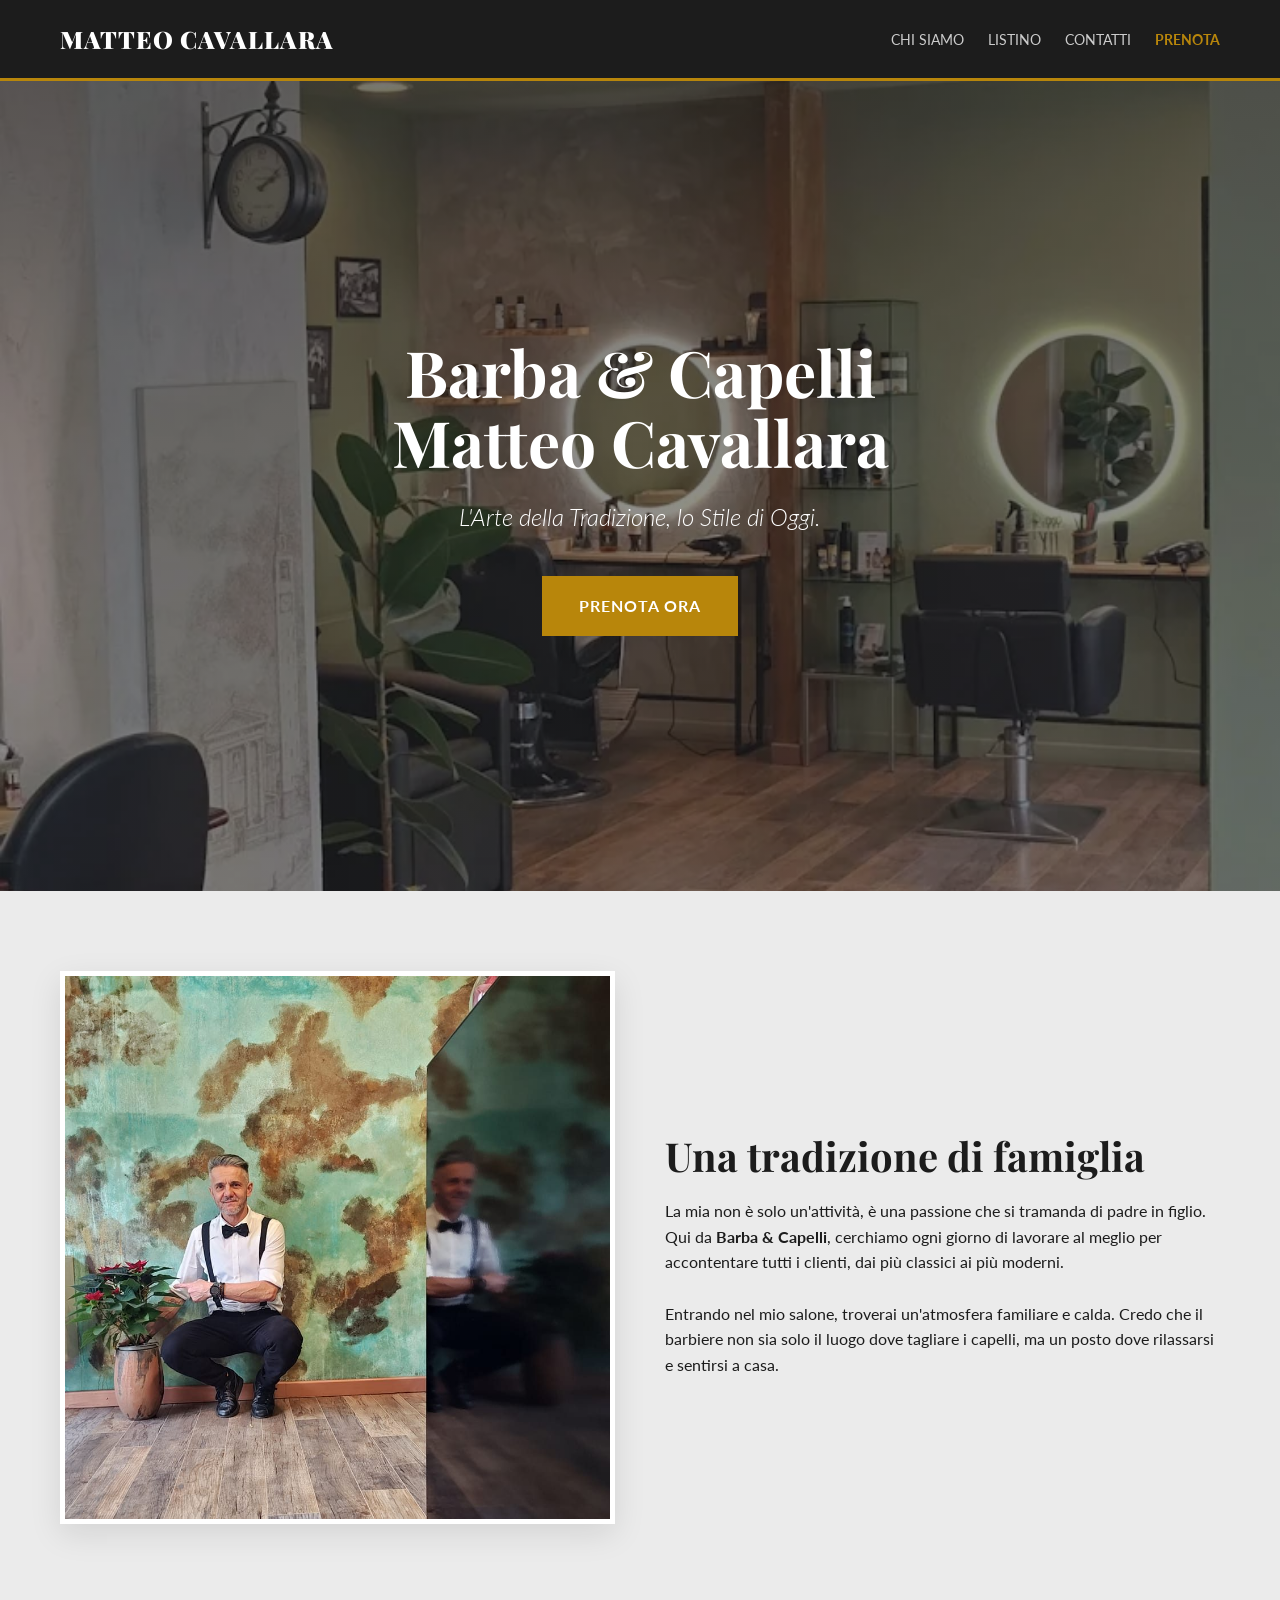
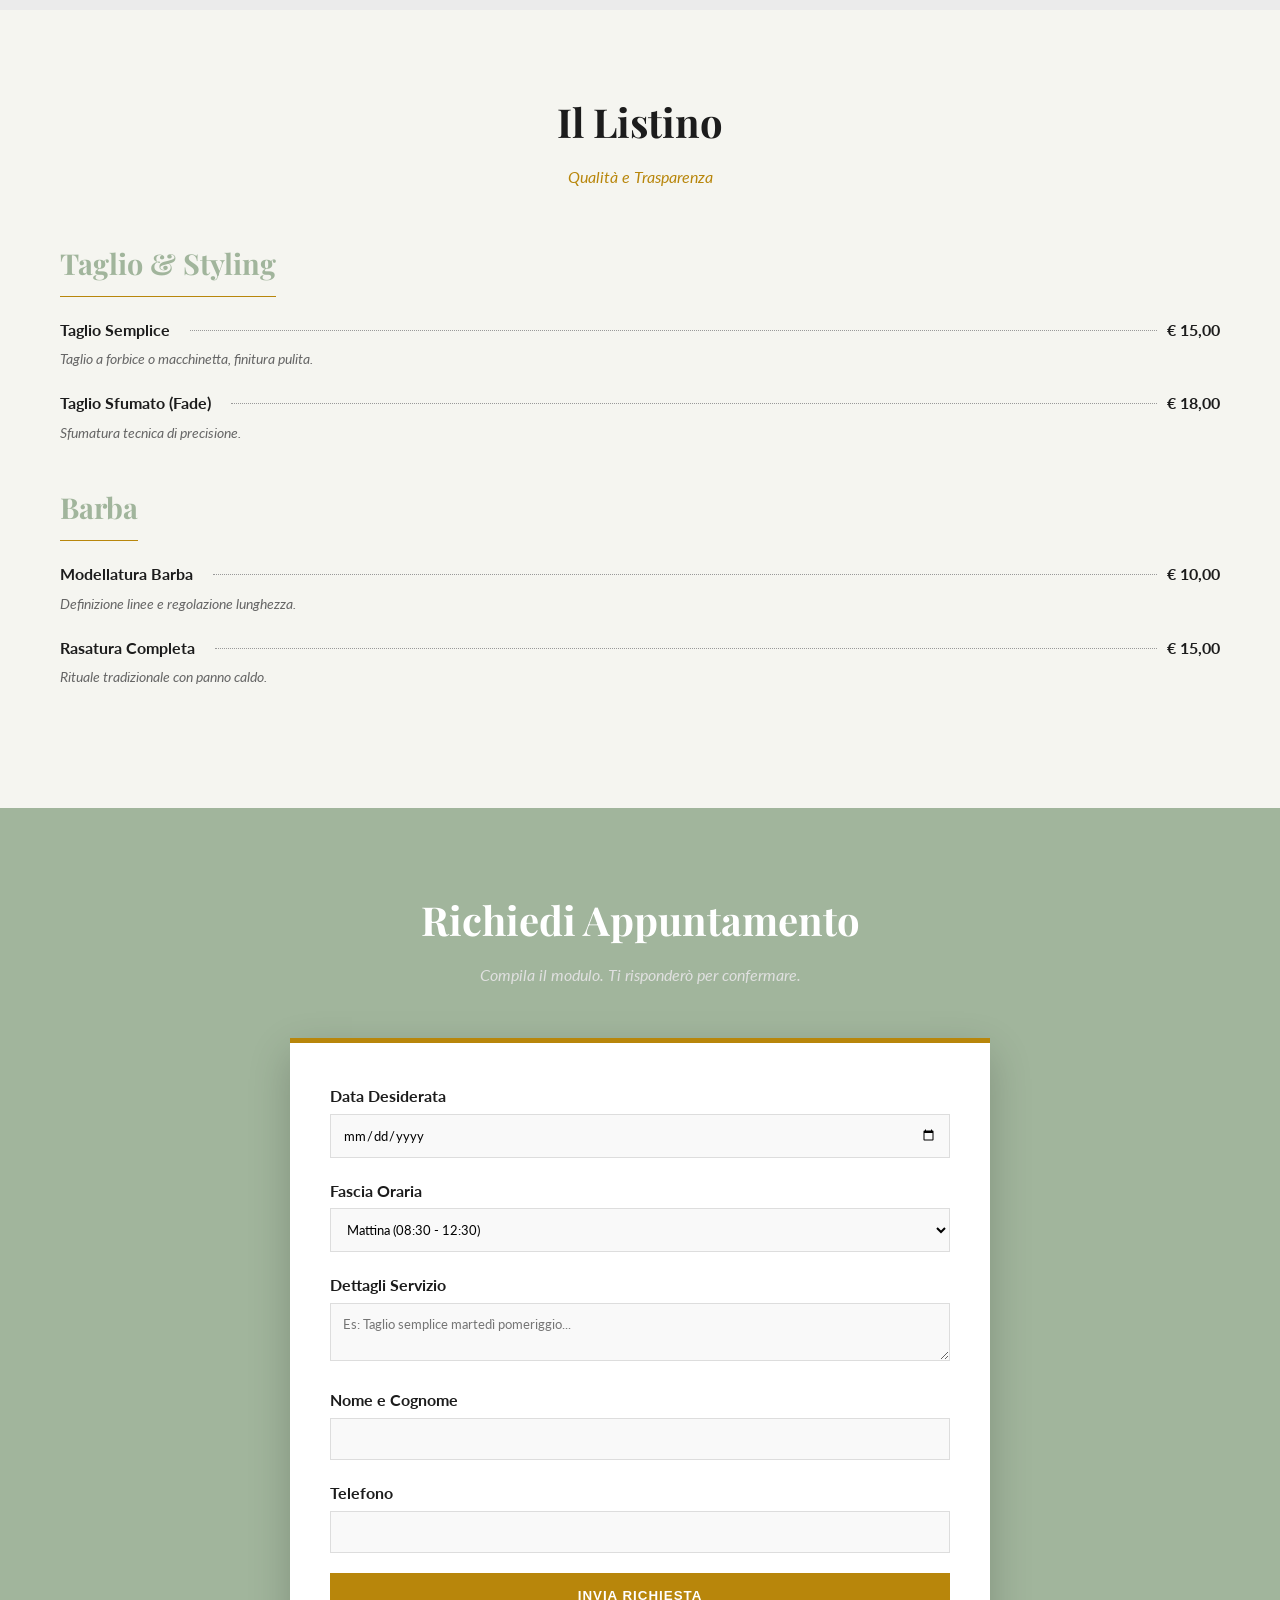
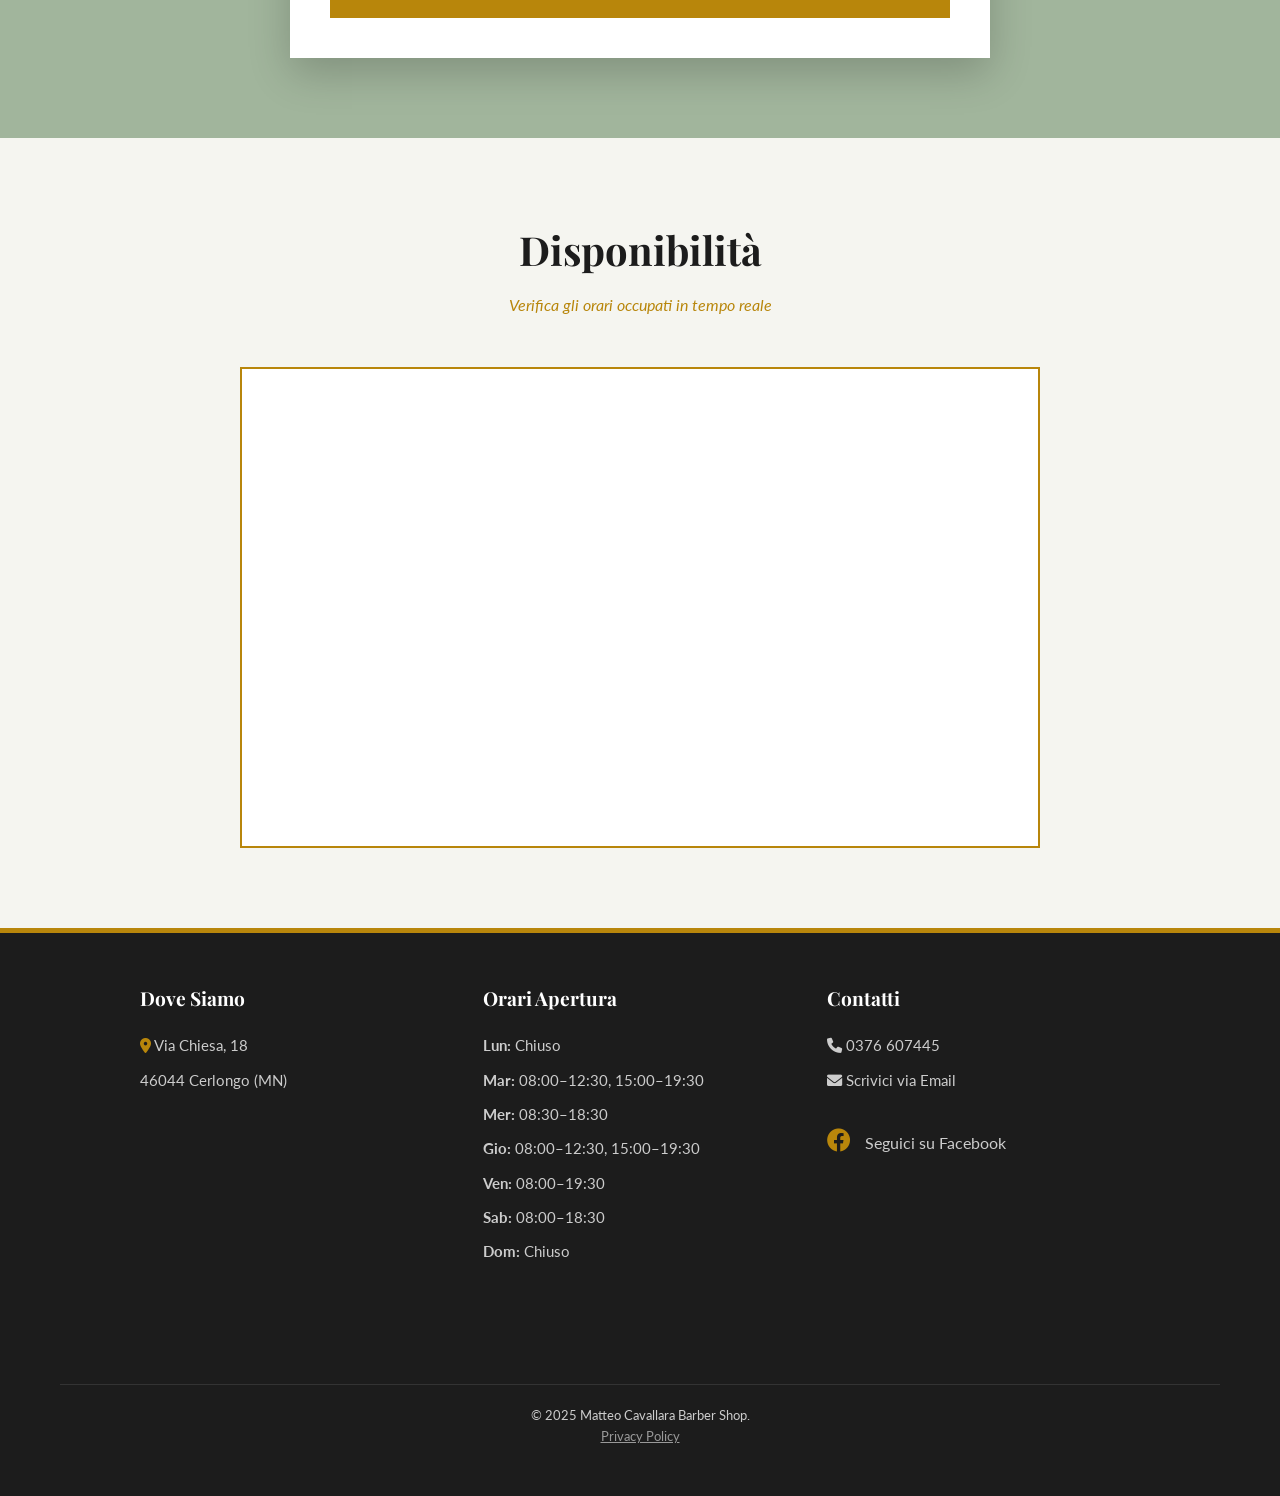
==== index.html @ 54499e22 "Secondo commit" ====
<!DOCTYPE html>
<html lang="it">
<head>
    <meta charset="UTF-8">
    <meta name="viewport" content="width=device-width, initial-scale=1.0">
    <title>Barba & Capelli Matteo Cavallara</title>
    
    <link rel="preconnect" href="https://fonts.googleapis.com">
    <link rel="preconnect" href="https://fonts.gstatic.com" crossorigin>
    <link href="https://fonts.googleapis.com/css2?family=Lato:wght@300;400;700&family=Playfair+Display:wght@400;700;900&display=swap" rel="stylesheet">
    
    <link rel="stylesheet" href="https://cdnjs.cloudflare.com/ajax/libs/font-awesome/6.0.0/css/all.min.css">

    <style>
        /* --- VARIABILI & RESET --- */
        :root {
            --col-primary: #A1B59C; /* Verde Salvia */
            --col-secondary: #1C1C1C; /* Nero Antracite */
            --col-accent: #B8860B; /* Rame/Oro Scuro */
            --col-bg-light: #F5F5F0; /* Bianco Sporco */
            --col-bg-texture: #EBEBEB; /* Grigio Cemento */
            --col-white: #FFFFFF;
            
            --font-heading: 'Playfair Display', serif;
            --font-body: 'Lato', sans-serif;
        }

        * { margin: 0; padding: 0; box-sizing: border-box; }
        body { font-family: var(--font-body); color: var(--col-secondary); background-color: var(--col-bg-light); line-height: 1.6; }
        h1, h2, h3, h4 { font-family: var(--font-heading); font-weight: 700; margin-bottom: 1rem; }
        a { text-decoration: none; color: inherit; transition: 0.3s; }
        ul { list-style: none; }

        /* --- UTILITY --- */
        .container { max-width: 1200px; margin: 0 auto; padding: 0 20px; }
        .btn-cta {
            display: inline-block;
            background-color: var(--col-accent);
            color: var(--col-white);
            padding: 15px 35px;
            font-weight: 700;
            text-transform: uppercase;
            letter-spacing: 1px;
            border: 2px solid var(--col-accent);
            cursor: pointer;
        }
        .btn-cta:hover { background-color: transparent; color: var(--col-accent); }
        .section-padding { padding: 80px 0; }
        .section-title { text-align: center; font-size: 2.5rem; margin-bottom: 10px; color: var(--col-secondary); }
        .section-subtitle { text-align: center; font-style: italic; color: var(--col-accent); margin-bottom: 50px; display: block; }

        /* --- HEADER --- */
        header {
            background-color: var(--col-secondary);
            color: var(--col-white);
            padding: 20px 0;
            position: sticky;
            top: 0;
            z-index: 1000;
            border-bottom: 3px solid var(--col-accent);
        }
        nav { display: flex; justify-content: space-between; align-items: center; }
        .logo { font-family: var(--font-heading); font-size: 1.5rem; font-weight: 900; letter-spacing: 1px; }
        .nav-links a { margin-left: 20px; font-size: 0.9rem; text-transform: uppercase; color: #ccc; }
        .nav-links a:hover { color: var(--col-accent); }

        /* --- HERO SECTION --- */
        .hero {
            height: 90vh;
            /* Qui carica la foto del salone dalla cartella img */
            background: linear-gradient(rgba(28, 28, 28, 0.6), rgba(28, 28, 28, 0.4)), 
                        url('img/hero-bg.jpg'); 
            background-size: cover;
            background-position: center;
            display: flex;
            align-items: center;
            justify-content: center;
            text-align: center;
            color: var(--col-white);
        }
        .hero-content h1 { font-size: 4rem; line-height: 1.1; margin-bottom: 20px; }
        .hero-content p { font-size: 1.5rem; font-weight: 300; margin-bottom: 40px; font-style: italic; }

        /* --- FILOSOFIA --- */
        .philosophy { background-color: var(--col-bg-texture); }
        .philosophy-grid { display: grid; grid-template-columns: 1fr 1fr; gap: 50px; align-items: center; }
        .philosophy-img img { width: 100%; border: 5px solid var(--col-white); box-shadow: 0 10px 30px rgba(0,0,0,0.1); }

        /* --- SERVIZI --- */
        .services { background-color: var(--col-bg-light); }
        .service-category { margin-bottom: 40px; }
        .category-title { font-size: 1.8rem; color: var(--col-primary); border-bottom: 1px solid var(--col-accent); padding-bottom: 10px; margin-bottom: 20px; display: inline-block; }
        .service-item { display: flex; justify-content: space-between; align-items: baseline; margin-bottom: 15px; }
        .service-name { font-weight: 700; background-color: var(--col-bg-light); padding-right: 10px; z-index: 1; }
        .service-dots { flex-grow: 1; border-bottom: 1px dotted #999; margin: 0 10px; position: relative; top: -5px; }
        .service-price { font-weight: 700; color: var(--col-secondary); }
        .service-desc { font-size: 0.9rem; color: #666; margin-top: -10px; margin-bottom: 20px; font-style: italic; }

        /* --- PRENOTA --- */
        .booking { background-color: var(--col-primary); color: var(--col-white); }
        .booking .section-title { color: var(--col-white); }
        .booking .section-subtitle { color: #e0e0e0; }
        .booking-form { background-color: var(--col-white); padding: 40px; max-width: 700px; margin: 0 auto; box-shadow: 0 15px 40px rgba(0,0,0,0.2); border-top: 5px solid var(--col-accent); }
        .form-group { margin-bottom: 20px; }
        .form-group label { display: block; color: var(--col-secondary); margin-bottom: 5px; font-weight: 700; }
        .form-group input, .form-group select, .form-group textarea { width: 100%; padding: 12px; border: 1px solid #ddd; background-color: #f9f9f9; font-family: var(--font-body); }
        .form-group input:focus { border-color: var(--col-accent); outline: none; }

        /* --- CALENDARIO --- */
        .calendar-section { background-color: var(--col-bg-light); text-align: center; }
        .calendar-container { border: 2px solid var(--col-accent); padding: 10px; background: white; display: inline-block; width: 100%; max-width: 800px; }

        /* --- FOOTER --- */
        footer { background-color: var(--col-secondary); color: #ccc; text-align: center; padding: 50px 0; border-top: 5px solid var(--col-accent); }
        .footer-grid { display: grid; grid-template-columns: repeat(auto-fit, minmax(250px, 1fr)); gap: 30px; text-align: left; max-width: 1000px; margin: 0 auto; }
        .footer-col h3 { color: var(--col-white); margin-bottom: 20px; font-size: 1.2rem; }
        .footer-col p, .footer-col li { margin-bottom: 10px; font-size: 0.95rem; }
        .social-icon { font-size: 1.5rem; color: var(--col-accent); margin-right: 10px; }
        
        /* --- MEDIA QUERIES --- */
        @media (max-width: 768px) {
            .hero-content h1 { font-size: 2.5rem; }
            .philosophy-grid { grid-template-columns: 1fr; }
            nav { flex-direction: column; }
            .nav-links { margin-top: 15px; }
            .nav-links a { margin: 0 10px; }
            .footer-grid { text-align: center; }
        }
    </style>
</head>
<body>

    <header>
        <div class="container">
            <nav>
                <div class="logo">MATTEO CAVALLARA</div>
                <div class="nav-links">
                    <a href="#filosofia">Chi Siamo</a>
                    <a href="#servizi">Listino</a>
                    <a href="#contatti">Contatti</a>
                    <a href="#prenota" style="color: var(--col-accent); font-weight: bold;">PRENOTA</a>
                </div>
            </nav>
        </div>
    </header>

    <section class="hero" id="home">
        <div class="hero-content">
            <h1>Barba & Capelli<br>Matteo Cavallara</h1>
            <p>L'Arte della Tradizione, lo Stile di Oggi.</p>
            <a href="#prenota" class="btn-cta">Prenota Ora</a>
        </div>
    </section>

    <section class="section-padding philosophy" id="filosofia">
        <div class="container">
            <div class="philosophy-grid">
                <div class="philosophy-img">
                    <img src="img/matteo-profile.jpg" alt="Matteo Cavallara">
                </div>
                <div class="philosophy-text">
                    <h2 class="section-title" style="text-align: left;">Una tradizione di famiglia</h2>
                    <p>La mia non è solo un'attività, è una passione che si tramanda di padre in figlio. Qui da <strong>Barba & Capelli</strong>, cerchiamo ogni giorno di lavorare al meglio per accontentare tutti i clienti, dai più classici ai più moderni.</p>
                    <br>
                    <p>Entrando nel mio salone, troverai un'atmosfera familiare e calda. Credo che il barbiere non sia solo il luogo dove tagliare i capelli, ma un posto dove rilassarsi e sentirsi a casa.</p>
                </div>
            </div>
        </div>
    </section>

    <section class="section-padding services" id="servizi">
        <div class="container">
            <h2 class="section-title">Il Listino</h2>
            <span class="section-subtitle">Qualità e Trasparenza</span>

            <div class="services-list">
                
                <div class="service-category">
                    <h3 class="category-title">Taglio & Styling</h3>
                    
                    <div class="service-item">
                        <span class="service-name">Taglio Semplice</span>
                        <span class="service-dots"></span>
                        <span class="service-price">€ 15,00</span>
                    </div>
                    <div class="service-desc">Taglio a forbice o macchinetta, finitura pulita.</div>

                    <div class="service-item">
                        <span class="service-name">Taglio Sfumato (Fade)</span>
                        <span class="service-dots"></span>
                        <span class="service-price">€ 18,00</span>
                    </div>
                    <div class="service-desc">Sfumatura tecnica di precisione.</div>
                </div>

                <div class="service-category">
                    <h3 class="category-title">Barba</h3>
                    
                    <div class="service-item">
                        <span class="service-name">Modellatura Barba</span>
                        <span class="service-dots"></span>
                        <span class="service-price">€ 10,00</span>
                    </div>
                    <div class="service-desc">Definizione linee e regolazione lunghezza.</div>

                    <div class="service-item">
                        <span class="service-name">Rasatura Completa</span>
                        <span class="service-dots"></span>
                        <span class="service-price">€ 15,00</span>
                    </div>
                    <div class="service-desc">Rituale tradizionale con panno caldo.</div>
                </div>

            </div>
        </div>
    </section>

    <section class="section-padding booking" id="prenota">
        <div class="container">
            <h2 class="section-title">Richiedi Appuntamento</h2>
            <span class="section-subtitle">Compila il modulo. Ti risponderò per confermare.</span>

            <form class="booking-form" action="https://formspree.io/f/mrbjrzwk" method="POST">
                
                <div class="form-group">
                    <label for="date">Data Desiderata</label>
                    <input type="date" id="date" name="date" required>
                </div>

                <div class="form-group">
                    <label for="time">Fascia Oraria</label>
                    <select id="time" name="time">
                        <option value="mattina">Mattina (08:30 - 12:30)</option>
                        <option value="pomeriggio">Pomeriggio (15:00 - 19:30)</option>
                    </select>
                </div>

                <div class="form-group">
                    <label for="service-desc">Dettagli Servizio</label>
                    <textarea id="service-desc" name="service-desc" placeholder="Es: Taglio semplice martedì pomeriggio..." required></textarea>
                </div>

                <div class="form-group">
                    <label for="name">Nome e Cognome</label>
                    <input type="text" id="name" name="name" required>
                </div>

                <div class="form-group">
                    <label for="phone">Telefono</label>
                    <input type="tel" id="phone" name="phone" required>
                </div>

                <button type="submit" class="btn-cta" style="width: 100%; border: none;">Invia Richiesta</button>
            </form>
        </div>
    </section>

    <section class="section-padding calendar-section">
        <div class="container">
            <h2 class="section-title">Disponibilità</h2>
            <span class="section-subtitle">Verifica gli orari occupati in tempo reale</span>
            
            <div class="calendar-container">
                <iframe src="https://calendar.google.com/calendar/embed?src=leonardobonomi949%40gmail.com&ctz=Europe%2FRome" style="border: 0" width="100%" height="450" frameborder="0" scrolling="no"></iframe>
            </div>
        </div>
    </section>

    <footer id="contatti">
        <div class="container">
            <div class="footer-grid">
                
                <div class="footer-col">
                    <h3>Dove Siamo</h3>
                    <p><i class="fas fa-map-marker-alt" style="color: var(--col-accent);"></i> Via Chiesa, 18</p>
                    <p>46044 Cerlongo (MN)</p>
                    <br>
                    <iframe src="https://www.google.com/maps/embed?pb=!1m18!1m12!1m3!1d2789.5626334468655!2d10.6368113!3d45.2895187!2m3!1f0!2f0!3f0!3m2!1i1024!2i768!4f13.1!3m3!1m2!1s0x478193611b34c5d1%3A0x400f6821085c196!2sVia%20Chiesa%2C%2018%2C%2046040%20Cerlongo%20MN!5e0!3m2!1sit!2sit!4v1700000000000" width="100%" height="200" style="border:0;" allowfullscreen="" loading="lazy"></iframe>
                </div>

                <div class="footer-col">
                    <h3>Orari Apertura</h3>
                    <ul>
                        <li><strong>Lun:</strong> Chiuso</li>
                        <li><strong>Mar:</strong> 08:00–12:30, 15:00–19:30</li>
                        <li><strong>Mer:</strong> 08:30–18:30</li>
                        <li><strong>Gio:</strong> 08:00–12:30, 15:00–19:30</li>
                        <li><strong>Ven:</strong> 08:00–19:30</li>
                        <li><strong>Sab:</strong> 08:00–18:30</li>
                        <li><strong>Dom:</strong> Chiuso</li>
                    </ul>
                </div>

                <div class="footer-col">
                    <h3>Contatti</h3>
                    <p><a href="tel:0376607445"><i class="fas fa-phone"></i> 0376 607445</a></p>
                    <p><a href="mailto:leonardobonomi949@gmail.com"><i class="fas fa-envelope"></i> Scrivici via Email</a></p>
                    <br>
                    <a href="https://www.facebook.com/matteo.cavallara.9/" target="_blank">
                        <i class="fab fa-facebook social-icon"></i> Seguici su Facebook
                    </a>
                </div>
            </div>

            <div style="margin-top: 50px; font-size: 0.8rem; text-align: center; border-top: 1px solid #333; padding-top: 20px;">
                © 2025 Matteo Cavallara Barber Shop. 
                <br>
                <a href="privacy.html" style="color: #999; text-decoration: underline;">Privacy Policy</a>
            </div>
        </div>
    </footer>

    <script>
        document.getElementById('bookingForm').addEventListener('submit', function(e) {
            e.preventDefault(); // Blocca l'invio reale
            
            const form = this;
            const btn = form.querySelector('button');
            const originalBtnText = btn.innerText;
            
            // Effetto caricamento
            btn.innerText = "Invio in corso...";
            btn.style.opacity = "0.7";
            
            setTimeout(() => {
                // Crea messaggio successo
                const msg = document.createElement('div');
                msg.style.backgroundColor = '#A1B59C';
                msg.style.color = 'white';
                msg.style.padding = '20px';
                msg.style.marginBottom = '20px';
                msg.style.textAlign = 'center';
                msg.style.fontWeight = 'bold';
                msg.style.border = '1px solid #B8860B';
                msg.innerHTML = '<i class="fas fa-check-circle"></i> Grazie! La richiesta è stata inviata.<br>Ti risponderemo presto al numero indicato.';
                
                // Inserisci messaggio e resetta
                form.parentNode.insertBefore(msg, form);
                form.reset();
                btn.innerText = originalBtnText;
                btn.style.opacity = "1";
                
                // Scroll al messaggio
                msg.scrollIntoView({behavior: "smooth", block: "center"});
                
            }, 1500);
        });
    </script>

</body>
</html>
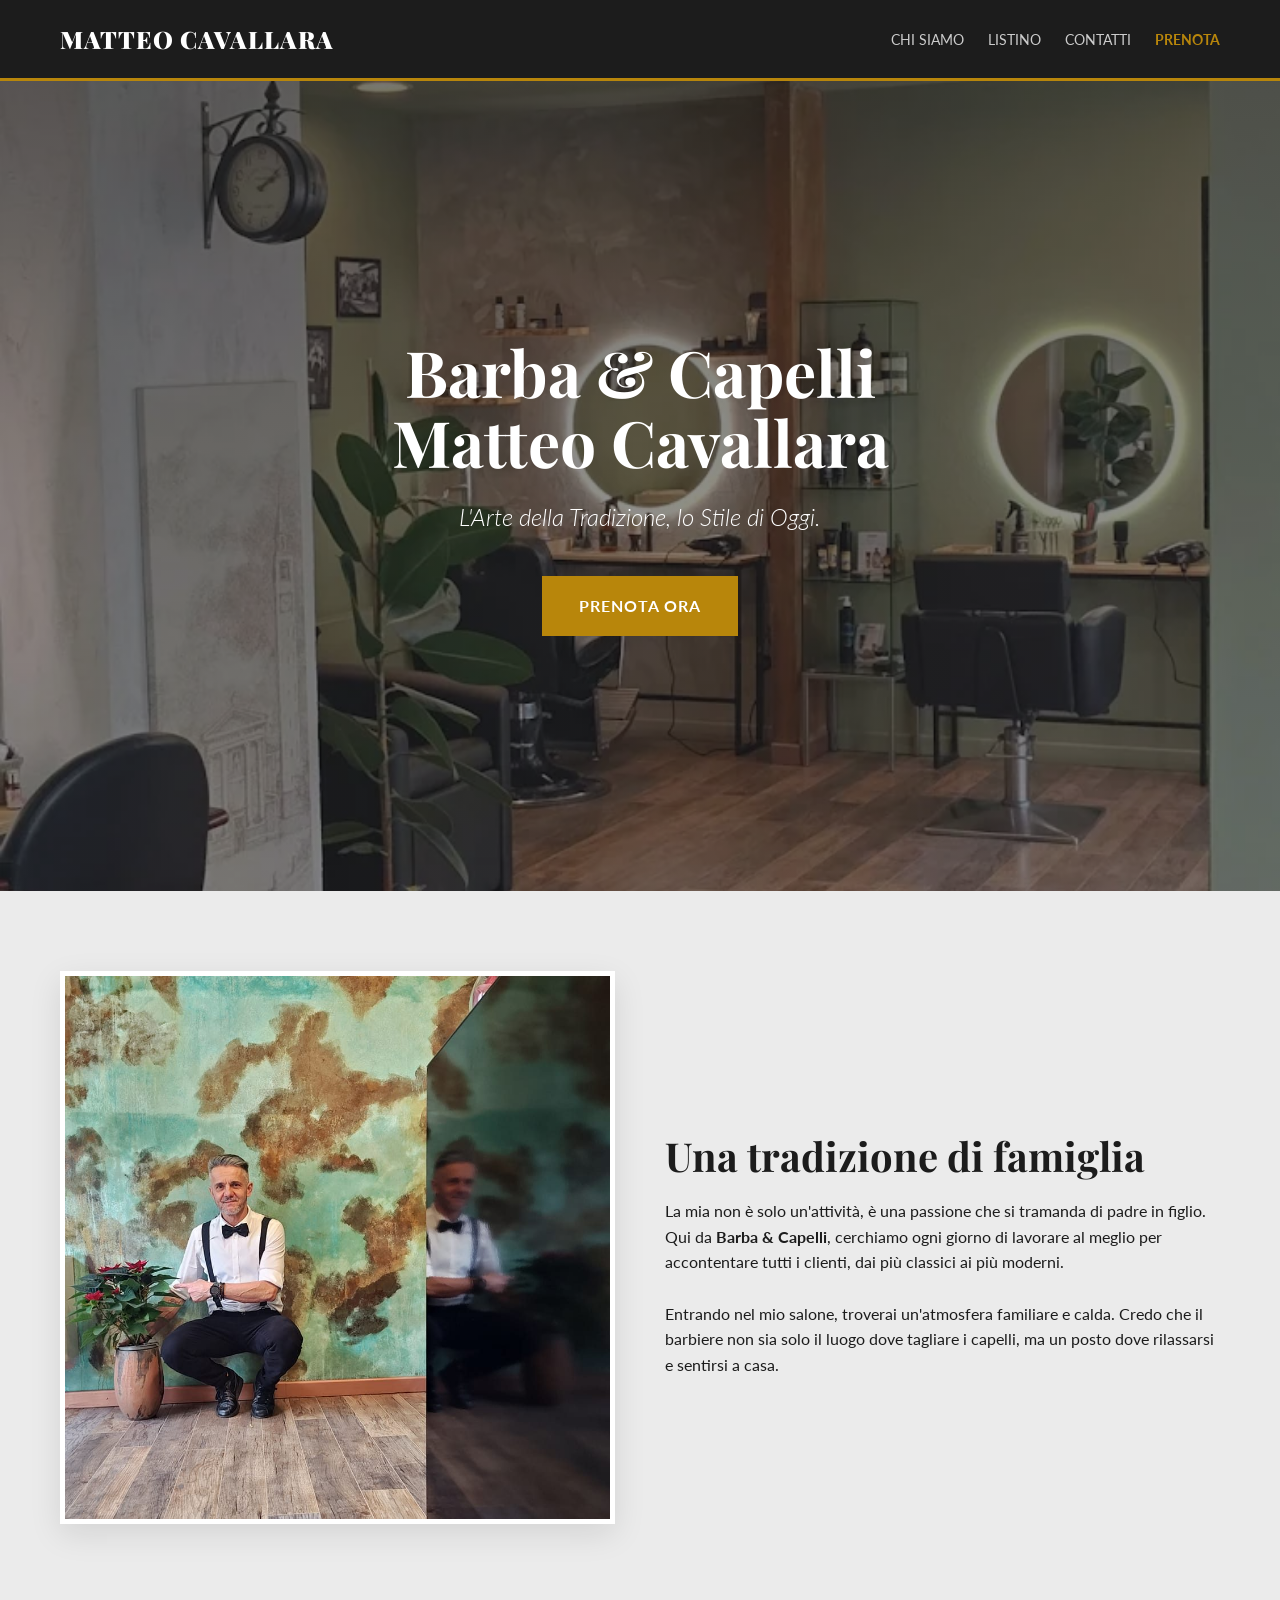
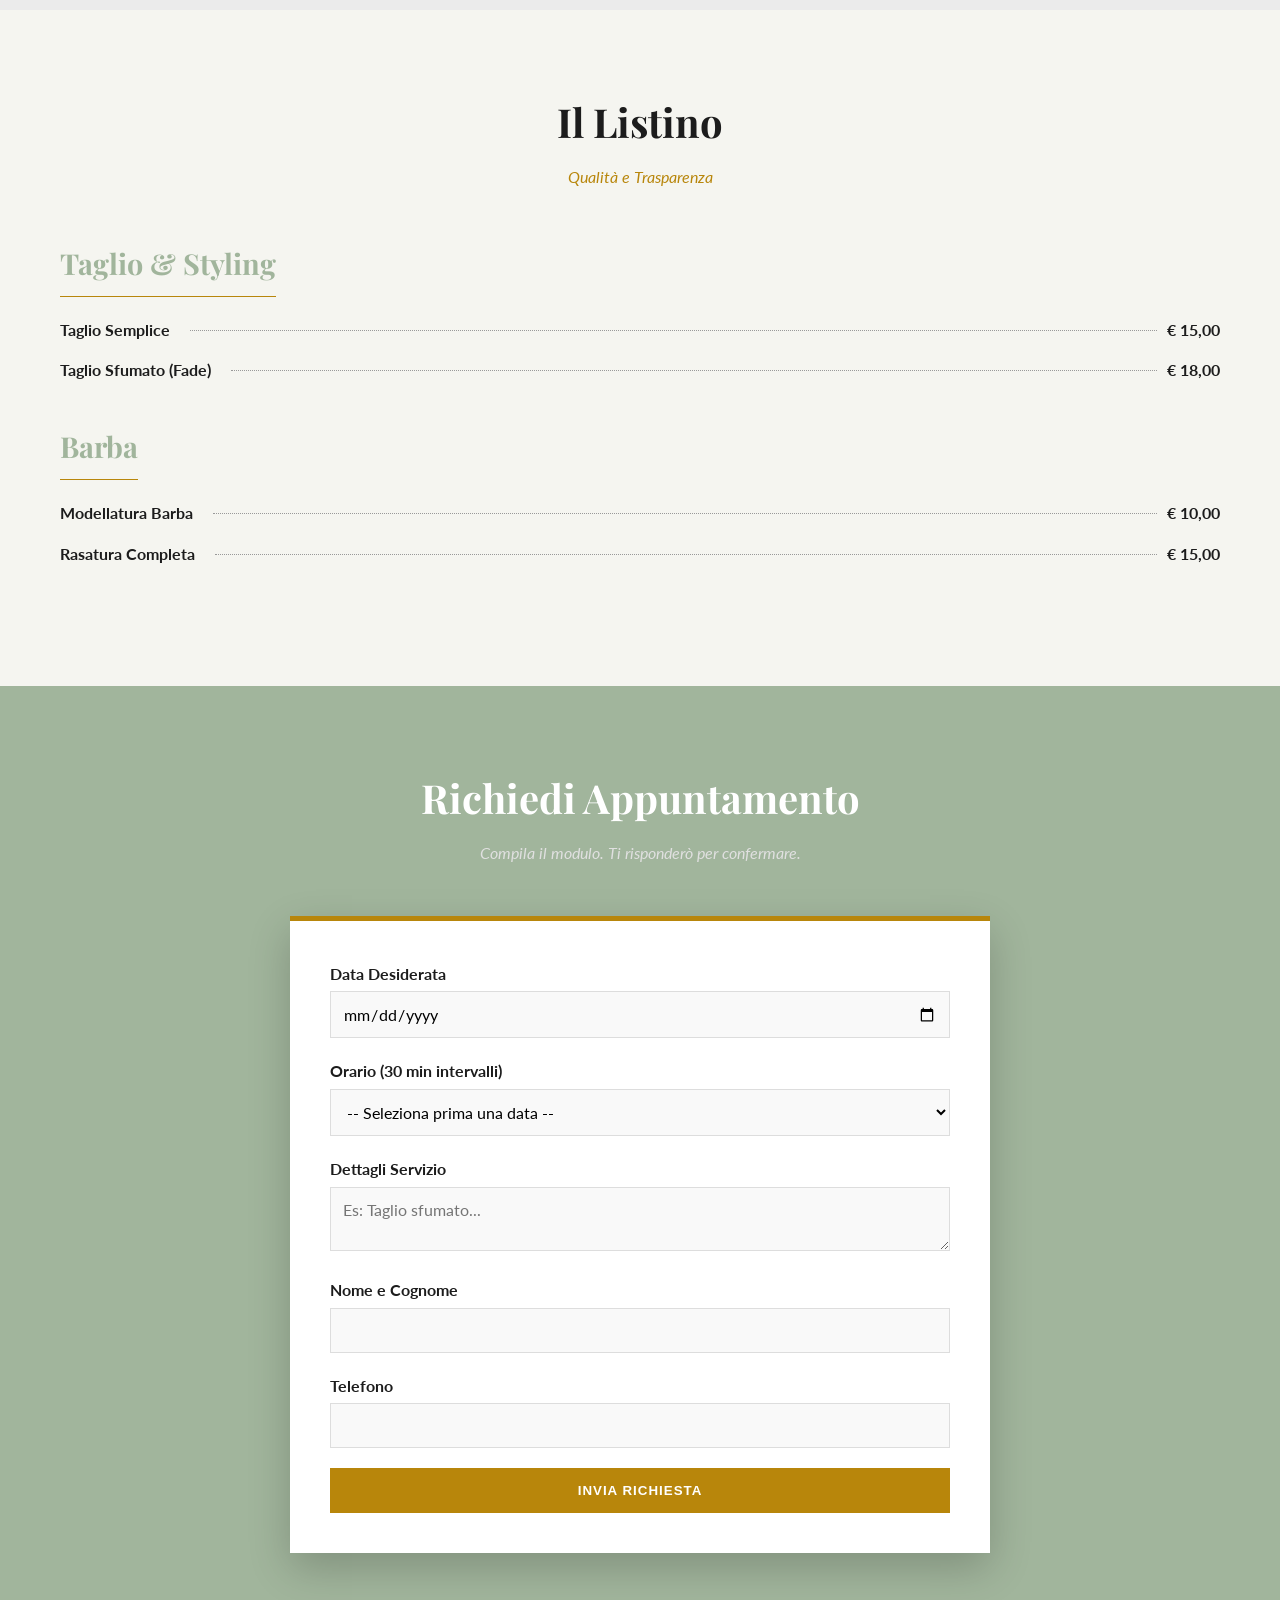
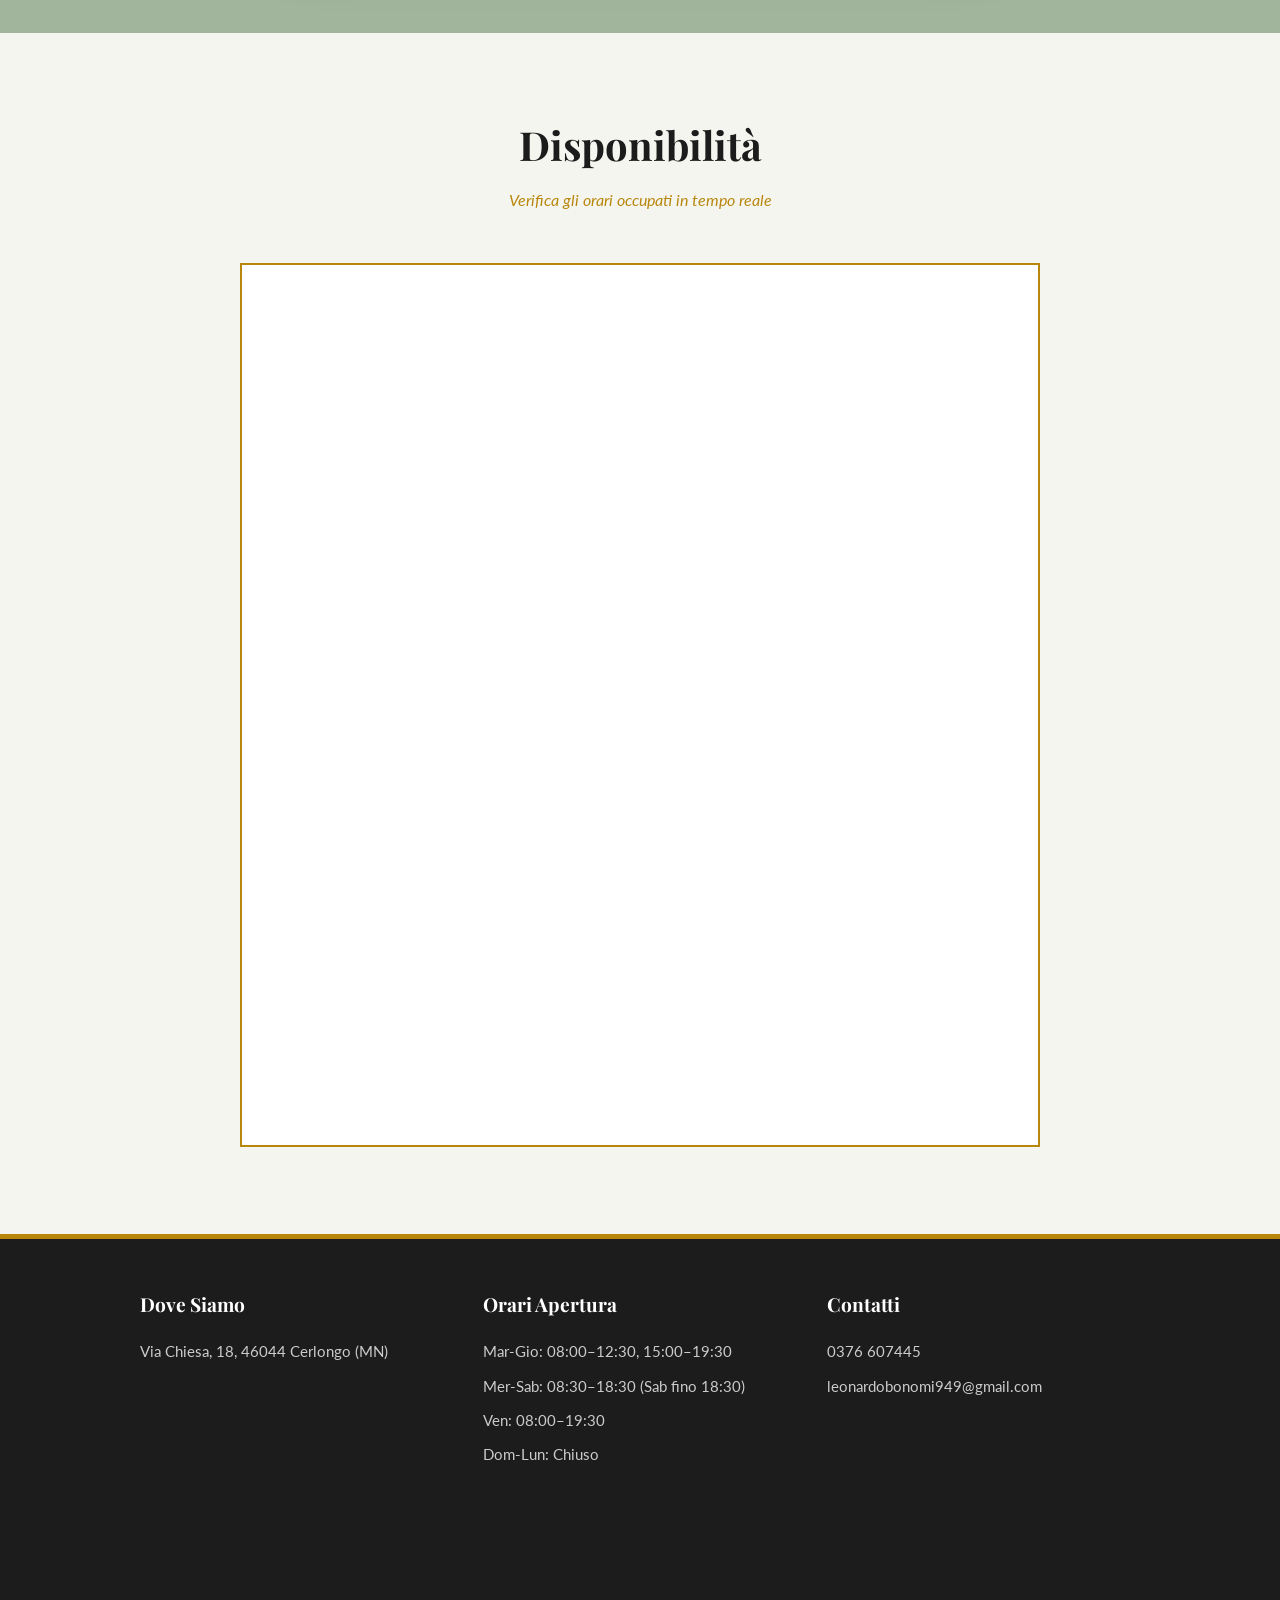
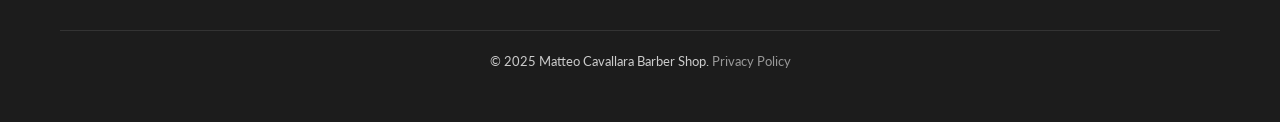
==== commit e4e2e8f7: "main: Sito già funzionante con nuove funzionalità nella pagina admin e icona in alto a sinistra nel " ====
--- a/index.html
+++ b/index.html
@@ -1,92 +1,63 @@
 <!DOCTYPE html>
 <html lang="it">
 <head>
+    <meta property="og:type" content="website">
+    <meta property="og:url" content="https://www.matteocavallara.it/">
+    <meta property="og:title" content="Barba & Capelli Matteo Cavallara">
+    <meta property="og:description" content="Prenota il tuo taglio online. Tradizione e stile a Cerlongo.">
+    <meta property="og:image" content="https://www.matteocavallara.it/img/hero-bg.jpg"> <meta property="twitter:card" content="summary_large_image">
+    <meta property="twitter:url" content="https://www.matteocavallara.it/">
+    <meta property="twitter:title" content="Barba & Capelli Matteo Cavallara">
+    <meta property="twitter:description" content="Prenota il tuo taglio online. Tradizione e stile a Cerlongo.">
+    <meta property="twitter:image" content="https://www.matteocavallara.it/img/hero-bg.jpg">
     <meta charset="UTF-8">
     <meta name="viewport" content="width=device-width, initial-scale=1.0">
     <title>Barba & Capelli Matteo Cavallara</title>
     
+    <link rel="icon" type="image/x-icon" href="favicon.ico">
     <link rel="preconnect" href="https://fonts.googleapis.com">
     <link rel="preconnect" href="https://fonts.gstatic.com" crossorigin>
     <link href="https://fonts.googleapis.com/css2?family=Lato:wght@300;400;700&family=Playfair+Display:wght@400;700;900&display=swap" rel="stylesheet">
-    
     <link rel="stylesheet" href="https://cdnjs.cloudflare.com/ajax/libs/font-awesome/6.0.0/css/all.min.css">
 
     <style>
-        /* --- VARIABILI & RESET --- */
+        /* STILI CSS */
         :root {
-            --col-primary: #A1B59C; /* Verde Salvia */
-            --col-secondary: #1C1C1C; /* Nero Antracite */
-            --col-accent: #B8860B; /* Rame/Oro Scuro */
-            --col-bg-light: #F5F5F0; /* Bianco Sporco */
-            --col-bg-texture: #EBEBEB; /* Grigio Cemento */
+            --col-primary: #A1B59C;
+            --col-secondary: #1C1C1C;
+            --col-accent: #B8860B;
+            --col-bg-light: #F5F5F0;
+            --col-bg-texture: #EBEBEB;
             --col-white: #FFFFFF;
-            
             --font-heading: 'Playfair Display', serif;
             --font-body: 'Lato', sans-serif;
         }
-
         * { margin: 0; padding: 0; box-sizing: border-box; }
         body { font-family: var(--font-body); color: var(--col-secondary); background-color: var(--col-bg-light); line-height: 1.6; }
         h1, h2, h3, h4 { font-family: var(--font-heading); font-weight: 700; margin-bottom: 1rem; }
         a { text-decoration: none; color: inherit; transition: 0.3s; }
         ul { list-style: none; }
-
-        /* --- UTILITY --- */
         .container { max-width: 1200px; margin: 0 auto; padding: 0 20px; }
         .btn-cta {
-            display: inline-block;
-            background-color: var(--col-accent);
-            color: var(--col-white);
-            padding: 15px 35px;
-            font-weight: 700;
-            text-transform: uppercase;
-            letter-spacing: 1px;
-            border: 2px solid var(--col-accent);
-            cursor: pointer;
+            display: inline-block; background-color: var(--col-accent); color: var(--col-white);
+            padding: 15px 35px; font-weight: 700; text-transform: uppercase; letter-spacing: 1px;
+            border: 2px solid var(--col-accent); cursor: pointer;
         }
         .btn-cta:hover { background-color: transparent; color: var(--col-accent); }
         .section-padding { padding: 80px 0; }
         .section-title { text-align: center; font-size: 2.5rem; margin-bottom: 10px; color: var(--col-secondary); }
         .section-subtitle { text-align: center; font-style: italic; color: var(--col-accent); margin-bottom: 50px; display: block; }
-
-        /* --- HEADER --- */
-        header {
-            background-color: var(--col-secondary);
-            color: var(--col-white);
-            padding: 20px 0;
-            position: sticky;
-            top: 0;
-            z-index: 1000;
-            border-bottom: 3px solid var(--col-accent);
-        }
+        header { background-color: var(--col-secondary); color: var(--col-white); padding: 20px 0; position: sticky; top: 0; z-index: 1000; border-bottom: 3px solid var(--col-accent); }
         nav { display: flex; justify-content: space-between; align-items: center; }
         .logo { font-family: var(--font-heading); font-size: 1.5rem; font-weight: 900; letter-spacing: 1px; }
         .nav-links a { margin-left: 20px; font-size: 0.9rem; text-transform: uppercase; color: #ccc; }
         .nav-links a:hover { color: var(--col-accent); }
-
-        /* --- HERO SECTION --- */
-        .hero {
-            height: 90vh;
-            /* Qui carica la foto del salone dalla cartella img */
-            background: linear-gradient(rgba(28, 28, 28, 0.6), rgba(28, 28, 28, 0.4)), 
-                        url('img/hero-bg.jpg'); 
-            background-size: cover;
-            background-position: center;
-            display: flex;
-            align-items: center;
-            justify-content: center;
-            text-align: center;
-            color: var(--col-white);
-        }
+        .hero { height: 90vh; background: linear-gradient(rgba(28, 28, 28, 0.6), rgba(28, 28, 28, 0.4)), url('img/hero-bg.jpg'); background-size: cover; background-position: center; display: flex; align-items: center; justify-content: center; text-align: center; color: var(--col-white); }
         .hero-content h1 { font-size: 4rem; line-height: 1.1; margin-bottom: 20px; }
         .hero-content p { font-size: 1.5rem; font-weight: 300; margin-bottom: 40px; font-style: italic; }
-
-        /* --- FILOSOFIA --- */
         .philosophy { background-color: var(--col-bg-texture); }
         .philosophy-grid { display: grid; grid-template-columns: 1fr 1fr; gap: 50px; align-items: center; }
         .philosophy-img img { width: 100%; border: 5px solid var(--col-white); box-shadow: 0 10px 30px rgba(0,0,0,0.1); }
-
-        /* --- SERVIZI --- */
         .services { background-color: var(--col-bg-light); }
         .service-category { margin-bottom: 40px; }
         .category-title { font-size: 1.8rem; color: var(--col-primary); border-bottom: 1px solid var(--col-accent); padding-bottom: 10px; margin-bottom: 20px; display: inline-block; }
@@ -95,29 +66,24 @@
         .service-dots { flex-grow: 1; border-bottom: 1px dotted #999; margin: 0 10px; position: relative; top: -5px; }
         .service-price { font-weight: 700; color: var(--col-secondary); }
         .service-desc { font-size: 0.9rem; color: #666; margin-top: -10px; margin-bottom: 20px; font-style: italic; }
-
-        /* --- PRENOTA --- */
         .booking { background-color: var(--col-primary); color: var(--col-white); }
         .booking .section-title { color: var(--col-white); }
         .booking .section-subtitle { color: #e0e0e0; }
         .booking-form { background-color: var(--col-white); padding: 40px; max-width: 700px; margin: 0 auto; box-shadow: 0 15px 40px rgba(0,0,0,0.2); border-top: 5px solid var(--col-accent); }
         .form-group { margin-bottom: 20px; }
         .form-group label { display: block; color: var(--col-secondary); margin-bottom: 5px; font-weight: 700; }
-        .form-group input, .form-group select, .form-group textarea { width: 100%; padding: 12px; border: 1px solid #ddd; background-color: #f9f9f9; font-family: var(--font-body); }
-        .form-group input:focus { border-color: var(--col-accent); outline: none; }
-
-        /* --- CALENDARIO --- */
+        
+        /* Stile input e SELECT aggiornato */
+        .form-group input, .form-group select, .form-group textarea { width: 100%; padding: 12px; border: 1px solid #ddd; background-color: #f9f9f9; font-family: var(--font-body); font-size: 1rem; }
+        .form-group input:focus, .form-group select:focus { border-color: var(--col-accent); outline: none; }
+        
         .calendar-section { background-color: var(--col-bg-light); text-align: center; }
         .calendar-container { border: 2px solid var(--col-accent); padding: 10px; background: white; display: inline-block; width: 100%; max-width: 800px; }
-
-        /* --- FOOTER --- */
         footer { background-color: var(--col-secondary); color: #ccc; text-align: center; padding: 50px 0; border-top: 5px solid var(--col-accent); }
         .footer-grid { display: grid; grid-template-columns: repeat(auto-fit, minmax(250px, 1fr)); gap: 30px; text-align: left; max-width: 1000px; margin: 0 auto; }
         .footer-col h3 { color: var(--col-white); margin-bottom: 20px; font-size: 1.2rem; }
         .footer-col p, .footer-col li { margin-bottom: 10px; font-size: 0.95rem; }
         .social-icon { font-size: 1.5rem; color: var(--col-accent); margin-right: 10px; }
-        
-        /* --- MEDIA QUERIES --- */
         @media (max-width: 768px) {
             .hero-content h1 { font-size: 2.5rem; }
             .philosophy-grid { grid-template-columns: 1fr; }
@@ -174,43 +140,32 @@
             <span class="section-subtitle">Qualità e Trasparenza</span>
 
             <div class="services-list">
-                
                 <div class="service-category">
                     <h3 class="category-title">Taglio & Styling</h3>
-                    
                     <div class="service-item">
                         <span class="service-name">Taglio Semplice</span>
                         <span class="service-dots"></span>
                         <span class="service-price">€ 15,00</span>
                     </div>
-                    <div class="service-desc">Taglio a forbice o macchinetta, finitura pulita.</div>
-
                     <div class="service-item">
                         <span class="service-name">Taglio Sfumato (Fade)</span>
                         <span class="service-dots"></span>
                         <span class="service-price">€ 18,00</span>
                     </div>
-                    <div class="service-desc">Sfumatura tecnica di precisione.</div>
-                </div>
-
+                </div>
                 <div class="service-category">
                     <h3 class="category-title">Barba</h3>
-                    
                     <div class="service-item">
                         <span class="service-name">Modellatura Barba</span>
                         <span class="service-dots"></span>
                         <span class="service-price">€ 10,00</span>
                     </div>
-                    <div class="service-desc">Definizione linee e regolazione lunghezza.</div>
-
                     <div class="service-item">
                         <span class="service-name">Rasatura Completa</span>
                         <span class="service-dots"></span>
                         <span class="service-price">€ 15,00</span>
                     </div>
-                    <div class="service-desc">Rituale tradizionale con panno caldo.</div>
-                </div>
-
+                </div>
             </div>
         </div>
     </section>
@@ -220,24 +175,23 @@
             <h2 class="section-title">Richiedi Appuntamento</h2>
             <span class="section-subtitle">Compila il modulo. Ti risponderò per confermare.</span>
 
-            <form class="booking-form" action="https://formspree.io/f/mrbjrzwk" method="POST">
+            <form class="booking-form" action="invia_prenotazione.php" method="POST">
                 
                 <div class="form-group">
                     <label for="date">Data Desiderata</label>
-                    <input type="date" id="date" name="date" required>
-                </div>
-
-                <div class="form-group">
-                    <label for="time">Fascia Oraria</label>
-                    <select id="time" name="time">
-                        <option value="mattina">Mattina (08:30 - 12:30)</option>
-                        <option value="pomeriggio">Pomeriggio (15:00 - 19:30)</option>
+                    <input type="date" id="date" name="date" required onchange="caricaMenuOrari()">
+                </div>
+
+                <div class="form-group">
+                    <label for="time">Orario (30 min intervalli)</label>
+                    <select id="time" name="time" required>
+                        <option value="">-- Seleziona prima una data --</option>
                     </select>
                 </div>
 
                 <div class="form-group">
                     <label for="service-desc">Dettagli Servizio</label>
-                    <textarea id="service-desc" name="service-desc" placeholder="Es: Taglio semplice martedì pomeriggio..." required></textarea>
+                    <textarea id="service-desc" name="service-desc" placeholder="Es: Taglio sfumato..." required></textarea>
                 </div>
 
                 <div class="form-group">
@@ -259,9 +213,8 @@
         <div class="container">
             <h2 class="section-title">Disponibilità</h2>
             <span class="section-subtitle">Verifica gli orari occupati in tempo reale</span>
-            
-            <div class="calendar-container">
-                <iframe src="https://calendar.google.com/calendar/embed?src=leonardobonomi949%40gmail.com&ctz=Europe%2FRome" style="border: 0" width="100%" height="450" frameborder="0" scrolling="no"></iframe>
+            <div class="calendar-container" style="position: relative; padding-bottom: 75%; height: 0; overflow: hidden; max-width: 800px; margin: 0 auto; border: 2px solid var(--col-accent);">
+                <iframe src="https://calendar.google.com/calendar/embed?src=leonardobonomi949%40gmail.com&ctz=Europe%2FRome" style="position: absolute; top: 0; left: 0; width: 100%; height: 100%; border: 0;" frameborder="0" scrolling="no"></iframe>
             </div>
         </div>
     </section>
@@ -269,61 +222,88 @@
     <footer id="contatti">
         <div class="container">
             <div class="footer-grid">
-                
                 <div class="footer-col">
                     <h3>Dove Siamo</h3>
-                    <p><i class="fas fa-map-marker-alt" style="color: var(--col-accent);"></i> Via Chiesa, 18</p>
-                    <p>46044 Cerlongo (MN)</p>
-                    <br>
-                    <iframe src="https://www.google.com/maps/embed?pb=!1m18!1m12!1m3!1d2789.5626334468655!2d10.6368113!3d45.2895187!2m3!1f0!2f0!3f0!3m2!1i1024!2i768!4f13.1!3m3!1m2!1s0x478193611b34c5d1%3A0x400f6821085c196!2sVia%20Chiesa%2C%2018%2C%2046040%20Cerlongo%20MN!5e0!3m2!1sit!2sit!4v1700000000000" width="100%" height="200" style="border:0;" allowfullscreen="" loading="lazy"></iframe>
-                </div>
-
+                    <p>Via Chiesa, 18, 46044 Cerlongo (MN)</p>
+                    <iframe src="https://maps.google.com/maps?q=Via+Chiesa+18+Cerlongo&t=&z=15&ie=UTF8&iwloc=&output=embed" width="100%" height="200" style="border:0;" allowfullscreen="" loading="lazy"></iframe>
+                </div>
                 <div class="footer-col">
                     <h3>Orari Apertura</h3>
                     <ul>
-                        <li><strong>Lun:</strong> Chiuso</li>
-                        <li><strong>Mar:</strong> 08:00–12:30, 15:00–19:30</li>
-                        <li><strong>Mer:</strong> 08:30–18:30</li>
-                        <li><strong>Gio:</strong> 08:00–12:30, 15:00–19:30</li>
-                        <li><strong>Ven:</strong> 08:00–19:30</li>
-                        <li><strong>Sab:</strong> 08:00–18:30</li>
-                        <li><strong>Dom:</strong> Chiuso</li>
+                        <li>Mar-Gio: 08:00–12:30, 15:00–19:30</li>
+                        <li>Mer-Sab: 08:30–18:30 (Sab fino 18:30)</li>
+                        <li>Ven: 08:00–19:30</li>
+                        <li>Dom-Lun: Chiuso</li>
                     </ul>
                 </div>
-
                 <div class="footer-col">
                     <h3>Contatti</h3>
-                    <p><a href="tel:0376607445"><i class="fas fa-phone"></i> 0376 607445</a></p>
-                    <p><a href="mailto:leonardobonomi949@gmail.com"><i class="fas fa-envelope"></i> Scrivici via Email</a></p>
-                    <br>
-                    <a href="https://www.facebook.com/matteo.cavallara.9/" target="_blank">
-                        <i class="fab fa-facebook social-icon"></i> Seguici su Facebook
-                    </a>
-                </div>
-            </div>
-
+                    <p>0376 607445</p>
+                    <p>leonardobonomi949@gmail.com</p>
+                </div>
+            </div>
             <div style="margin-top: 50px; font-size: 0.8rem; text-align: center; border-top: 1px solid #333; padding-top: 20px;">
-                © 2025 Matteo Cavallara Barber Shop. 
-                <br>
-                <a href="privacy.html" style="color: #999; text-decoration: underline;">Privacy Policy</a>
+                © 2025 Matteo Cavallara Barber Shop. <a href="privacy.html" style="color: #999;">Privacy Policy</a>
             </div>
         </div>
     </footer>
 
     <script>
-        document.getElementById('bookingForm').addEventListener('submit', function(e) {
-            e.preventDefault(); // Blocca l'invio reale
+        // 1. CARICA IL MENU A TENDINA
+        function caricaMenuOrari() {
+            const dataScelta = document.getElementById('date').value;
+            const selectTime = document.getElementById('time');
             
-            const form = this;
-            const btn = form.querySelector('button');
-            const originalBtnText = btn.innerText;
-            
-            // Effetto caricamento
-            btn.innerText = "Invio in corso...";
-            btn.style.opacity = "0.7";
-            
-            setTimeout(() => {
-                // Crea messaggio successo
+            if (!dataScelta) return;
+
+            selectTime.innerHTML = '<option>Caricamento...</option>';
+
+            fetch(`api_disponibilita.php?data=${dataScelta}`)
+                .then(response => response.json())
+                .then(orari => {
+                    selectTime.innerHTML = ''; // Pulisci
+                    
+                    if (orari.length === 0) {
+                        selectTime.innerHTML = '<option value="">Nessun orario disponibile</option>';
+                        return;
+                    }
+
+                    // Aggiungi opzione predefinita
+                    const defaultOpt = document.createElement('option');
+                    defaultOpt.value = "";
+                    defaultOpt.text = "-- Seleziona Orario --";
+                    selectTime.appendChild(defaultOpt);
+
+                    // Popola il menu
+                    orari.forEach(ora => {
+                        const opt = document.createElement('option');
+                        opt.value = ora;
+                        opt.text = ora;
+                        selectTime.appendChild(opt);
+                    });
+                })
+                .catch(err => {
+                    console.error(err);
+                    selectTime.innerHTML = '<option>Errore caricamento</option>';
+                });
+        }
+
+        // 2. MESSAGGIO FEEDBACK
+        function getParameterByName(name) {
+            const url = window.location.href;
+            name = name.replace(/[\[\]]/g, '\\$&');
+            var regex = new RegExp('[?&]' + name + '(=([^&#]*)|&|#|$)'),
+                results = regex.exec(url);
+            if (!results) return null;
+            if (!results[2]) return '';
+            return decodeURIComponent(results[2].replace(/\+/g, ' '));
+        }
+
+        window.onload = function() {
+            const status = getParameterByName('status');
+            const form = document.querySelector('.booking-form');
+
+            if (status === 'success') {
                 const msg = document.createElement('div');
                 msg.style.backgroundColor = '#A1B59C';
                 msg.style.color = 'white';
@@ -332,19 +312,13 @@
                 msg.style.textAlign = 'center';
                 msg.style.fontWeight = 'bold';
                 msg.style.border = '1px solid #B8860B';
-                msg.innerHTML = '<i class="fas fa-check-circle"></i> Grazie! La richiesta è stata inviata.<br>Ti risponderemo presto al numero indicato.';
+                msg.innerHTML = '<i class="fas fa-check-circle"></i> Richiesta inviata! Ti confermeremo a breve.';
                 
-                // Inserisci messaggio e resetta
                 form.parentNode.insertBefore(msg, form);
-                form.reset();
-                btn.innerText = originalBtnText;
-                btn.style.opacity = "1";
-                
-                // Scroll al messaggio
                 msg.scrollIntoView({behavior: "smooth", block: "center"});
-                
-            }, 1500);
-        });
+                window.history.replaceState({}, document.title, window.location.pathname + "#prenota");
+            }
+        };
     </script>
 
 </body>
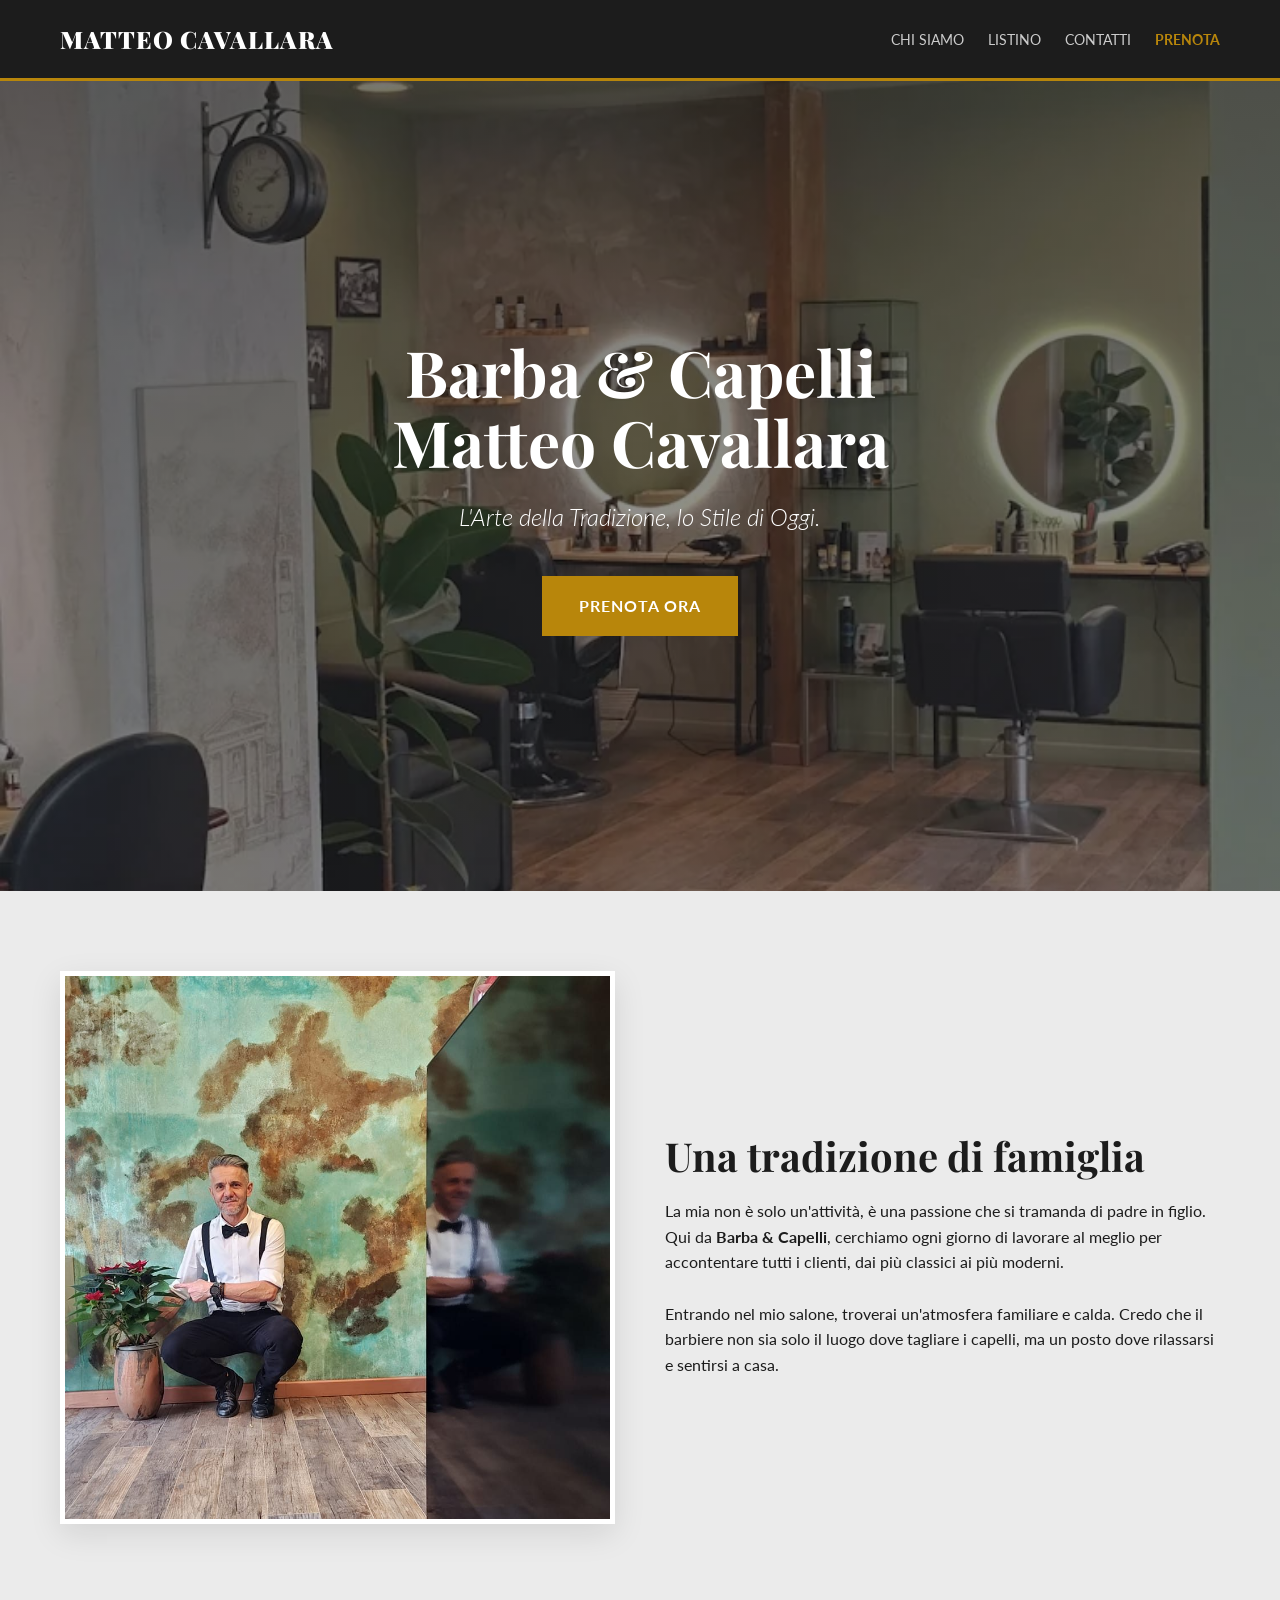
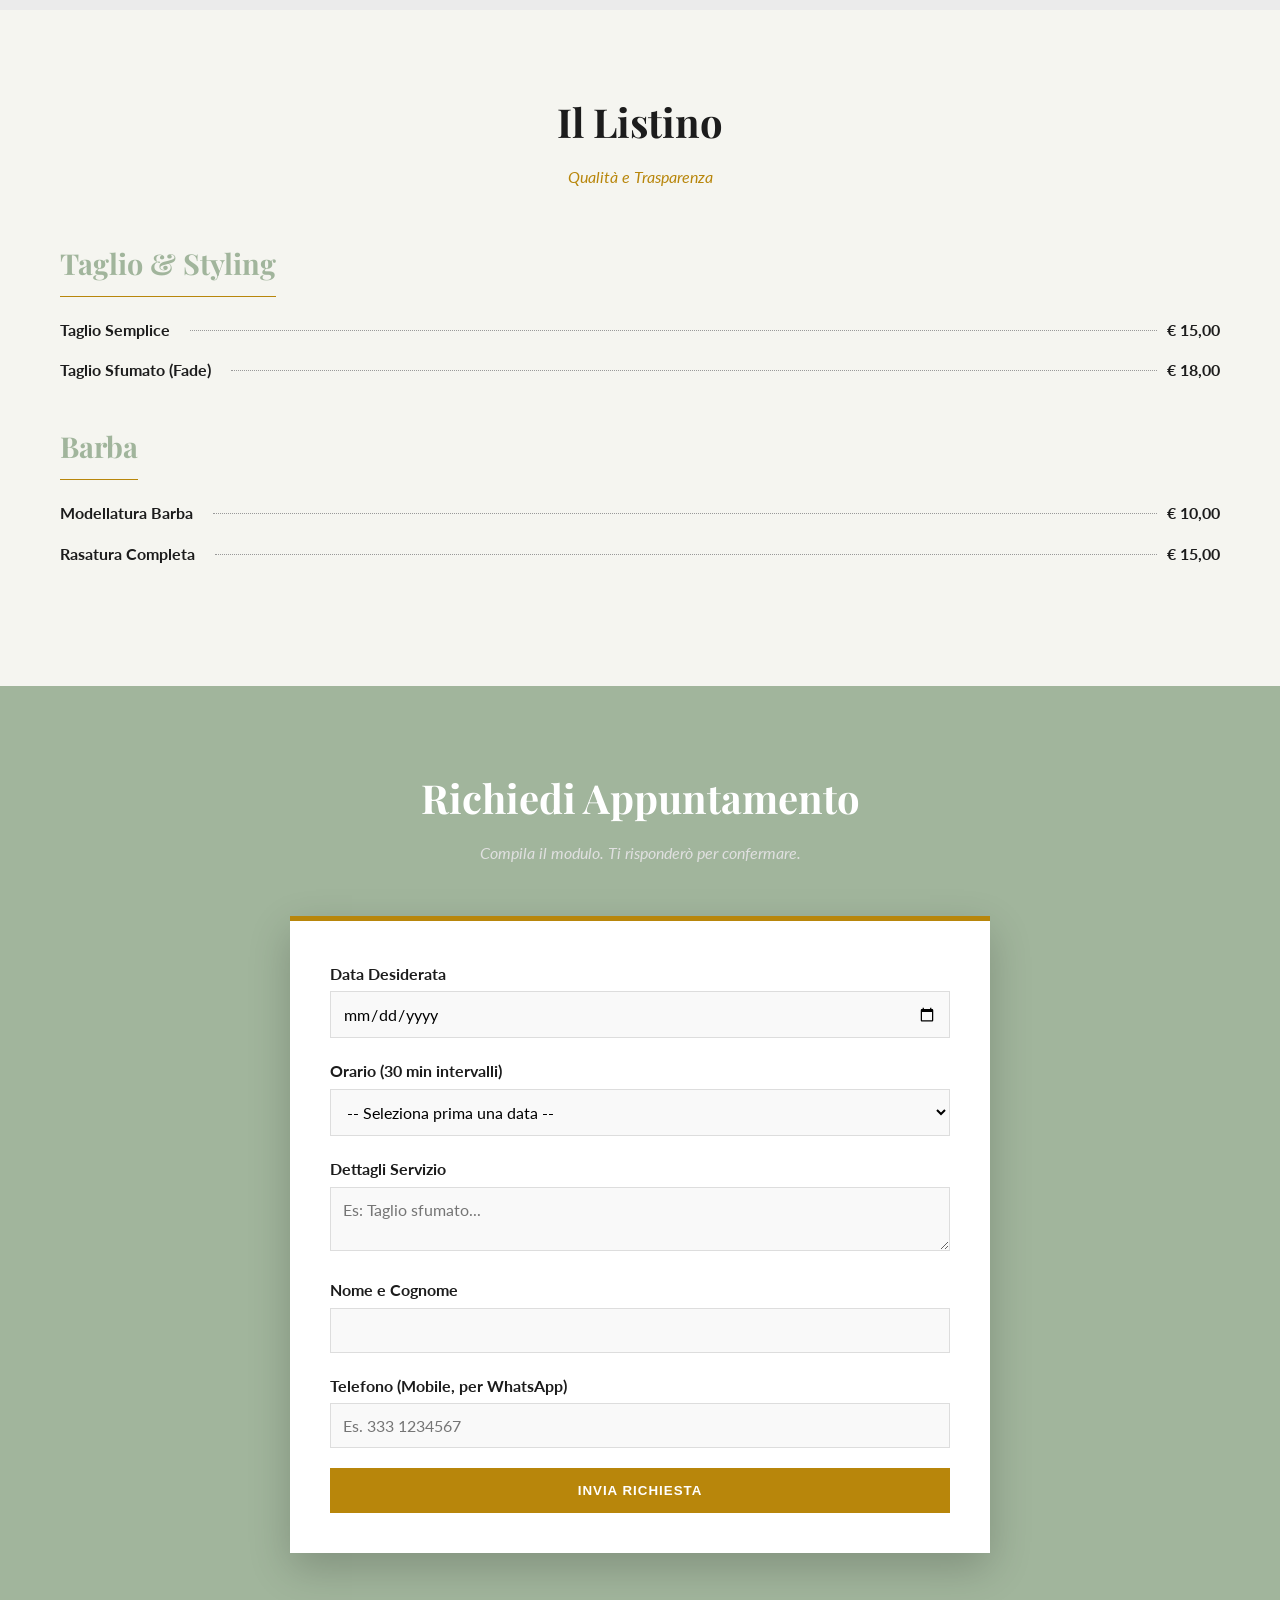
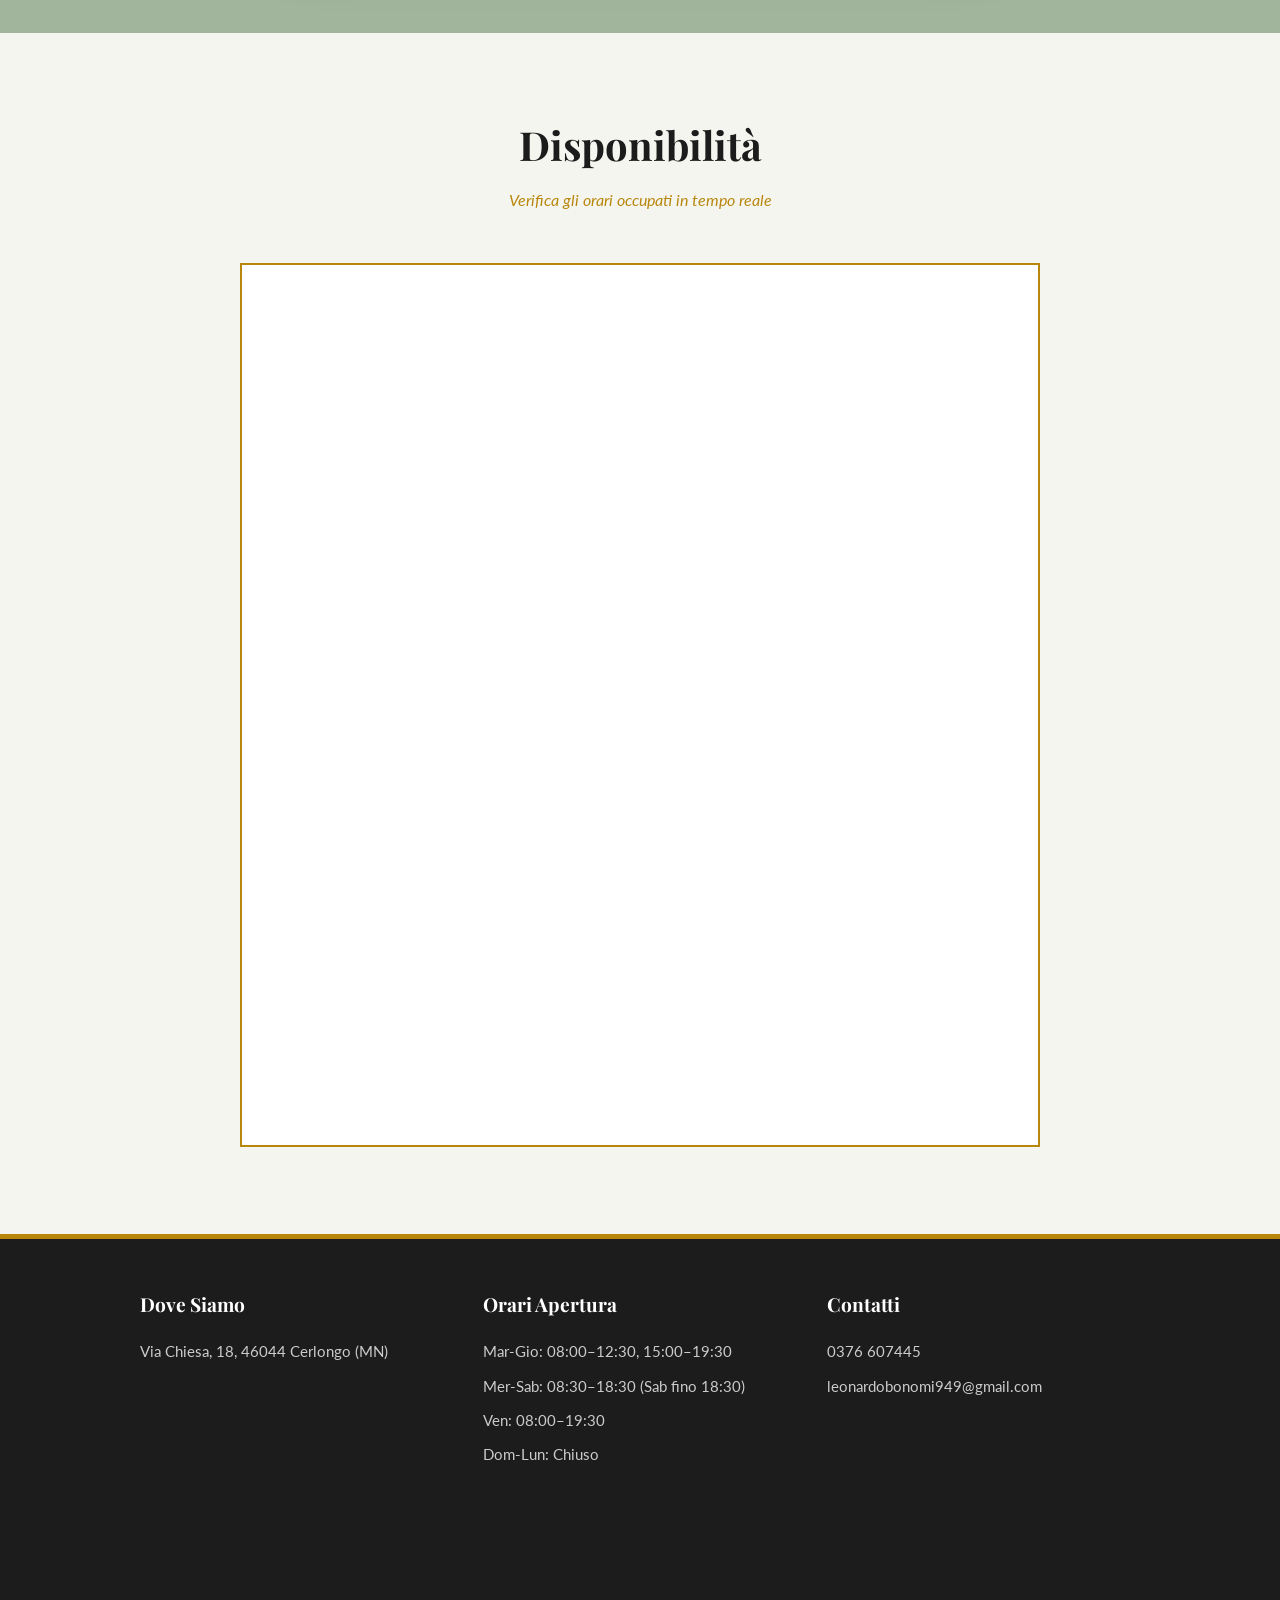
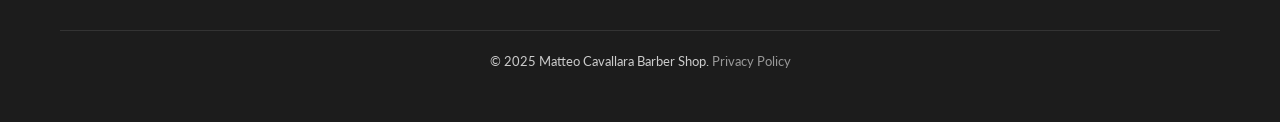
==== commit f84adc58: "main: Modifica per fare verifiche sul numero che effettua prenotazione e che sia un numero esistente" ====
--- a/index.html
+++ b/index.html
@@ -1,20 +1,24 @@
 <!DOCTYPE html>
 <html lang="it">
 <head>
-    <meta property="og:type" content="website">
-    <meta property="og:url" content="https://www.matteocavallara.it/">
-    <meta property="og:title" content="Barba & Capelli Matteo Cavallara">
-    <meta property="og:description" content="Prenota il tuo taglio online. Tradizione e stile a Cerlongo.">
-    <meta property="og:image" content="https://www.matteocavallara.it/img/hero-bg.jpg"> <meta property="twitter:card" content="summary_large_image">
-    <meta property="twitter:url" content="https://www.matteocavallara.it/">
-    <meta property="twitter:title" content="Barba & Capelli Matteo Cavallara">
-    <meta property="twitter:description" content="Prenota il tuo taglio online. Tradizione e stile a Cerlongo.">
-    <meta property="twitter:image" content="https://www.matteocavallara.it/img/hero-bg.jpg">
     <meta charset="UTF-8">
     <meta name="viewport" content="width=device-width, initial-scale=1.0">
     <title>Barba & Capelli Matteo Cavallara</title>
     
     <link rel="icon" type="image/x-icon" href="favicon.ico">
+
+    <meta property="og:type" content="website">
+    <meta property="og:url" content="https://www.matteocavallara.it/">
+    <meta property="og:title" content="Barba & Capelli Matteo Cavallara">
+    <meta property="og:description" content="Prenota il tuo taglio online. Tradizione e stile a Cerlongo.">
+    <meta property="og:image" content="https://www.matteocavallara.it/img/hero-bg.jpg">
+
+    <meta property="twitter:card" content="summary_large_image">
+    <meta property="twitter:url" content="https://www.matteocavallara.it/">
+    <meta property="twitter:title" content="Barba & Capelli Matteo Cavallara">
+    <meta property="twitter:description" content="Prenota il tuo taglio online. Tradizione e stile a Cerlongo.">
+    <meta property="twitter:image" content="https://www.matteocavallara.it/img/hero-bg.jpg">
+
     <link rel="preconnect" href="https://fonts.googleapis.com">
     <link rel="preconnect" href="https://fonts.gstatic.com" crossorigin>
     <link href="https://fonts.googleapis.com/css2?family=Lato:wght@300;400;700&family=Playfair+Display:wght@400;700;900&display=swap" rel="stylesheet">
@@ -72,11 +76,8 @@
         .booking-form { background-color: var(--col-white); padding: 40px; max-width: 700px; margin: 0 auto; box-shadow: 0 15px 40px rgba(0,0,0,0.2); border-top: 5px solid var(--col-accent); }
         .form-group { margin-bottom: 20px; }
         .form-group label { display: block; color: var(--col-secondary); margin-bottom: 5px; font-weight: 700; }
-        
-        /* Stile input e SELECT aggiornato */
         .form-group input, .form-group select, .form-group textarea { width: 100%; padding: 12px; border: 1px solid #ddd; background-color: #f9f9f9; font-family: var(--font-body); font-size: 1rem; }
         .form-group input:focus, .form-group select:focus { border-color: var(--col-accent); outline: none; }
-        
         .calendar-section { background-color: var(--col-bg-light); text-align: center; }
         .calendar-container { border: 2px solid var(--col-accent); padding: 10px; background: white; display: inline-block; width: 100%; max-width: 800px; }
         footer { background-color: var(--col-secondary); color: #ccc; text-align: center; padding: 50px 0; border-top: 5px solid var(--col-accent); }
@@ -92,6 +93,20 @@
             .nav-links a { margin: 0 10px; }
             .footer-grid { text-align: center; }
         }
+        
+        /* STILE ERRORE VALIDAZIONE */
+        .error-message {
+            color: #dc3545;
+            background-color: #f8d7da;
+            border: 1px solid #f5c6cb;
+            padding: 10px;
+            margin-top: 10px;
+            font-size: 0.9rem;
+            border-radius: 4px;
+            display: none; /* Nascosto di default */
+            text-align: center;
+            font-weight: bold;
+        }
     </style>
 </head>
 <body>
@@ -175,7 +190,7 @@
             <h2 class="section-title">Richiedi Appuntamento</h2>
             <span class="section-subtitle">Compila il modulo. Ti risponderò per confermare.</span>
 
-            <form class="booking-form" action="invia_prenotazione.php" method="POST">
+            <form class="booking-form" action="invia_prenotazione.php" method="POST" id="bookingForm">
                 
                 <div class="form-group">
                     <label for="date">Data Desiderata</label>
@@ -200,8 +215,11 @@
                 </div>
 
                 <div class="form-group">
-                    <label for="phone">Telefono</label>
-                    <input type="tel" id="phone" name="phone" required>
+                    <label for="phone">Telefono (Mobile, per WhatsApp)</label>
+                    <input type="tel" id="phone" name="phone" placeholder="Es. 333 1234567" required>
+                    <div id="phoneError" class="error-message">
+                        <i class="fas fa-exclamation-triangle"></i> Impossibile inviare: inserisci un numero di cellulare valido per WhatsApp (Es. 333...).
+                    </div>
                 </div>
 
                 <button type="submit" class="btn-cta" style="width: 100%; border: none;">Invia Richiesta</button>
@@ -249,32 +267,75 @@
     </footer>
 
     <script>
-        // 1. CARICA IL MENU A TENDINA
+        // --- 1. VALIDAZIONE TELEFONO LATO CLIENTE ---
+        // Funzione che blocca l'invio se il numero non è un mobile valido
+        document.getElementById('bookingForm').addEventListener('submit', function(e) {
+            const phoneInput = document.getElementById('phone');
+            const errorDiv = document.getElementById('phoneError');
+            const phoneVal = phoneInput.value.replace(/\s/g, '').replace(/-/g, ''); // Rimuovi spazi e trattini
+
+            // REGEX ITALIAN MOBILE:
+            // - Può avere opzionalmente +39
+            // - Deve iniziare con 3
+            // - Deve essere lungo 9 o 10 cifre (dopo il prefisso int.)
+            // Esempio valido: 3331234567, +393331234567
+            // Esempio NON valido: 02123456 (fisso), 12345 (corto)
+            
+            // Pulizia prefisso internazionale per il controllo
+            let cleanNumber = phoneVal;
+            if (cleanNumber.startsWith('+39')) {
+                cleanNumber = cleanNumber.substring(3);
+            } else if (cleanNumber.startsWith('0039')) {
+                cleanNumber = cleanNumber.substring(4);
+            }
+
+            // Controlla: È un numero? Inizia con 3? Ha 10 cifre?
+            const isMobile = /^[3]\d{9}$/.test(cleanNumber);
+
+            if (!isMobile) {
+                e.preventDefault(); // BLOCCA L'INVIO
+                errorDiv.style.display = 'block'; // Mostra Errore Rosso
+                phoneInput.style.borderColor = 'red';
+                phoneInput.focus();
+                return false;
+            } else {
+                errorDiv.style.display = 'none'; // Nascondi Errore
+                phoneInput.style.borderColor = '#ddd';
+                // Se è valido, il form procede normalmente verso invia_prenotazione.php
+            }
+        });
+
+        // --- 2. CARICA MENU ORARI ---
         function caricaMenuOrari() {
             const dataScelta = document.getElementById('date').value;
             const selectTime = document.getElementById('time');
             
             if (!dataScelta) return;
 
-            selectTime.innerHTML = '<option>Caricamento...</option>';
+            const dateObj = new Date(dataScelta);
+            const day = dateObj.getDay(); // 0=Dom, 1=Lun
+            
+            selectTime.innerHTML = '<option>Verifica disponibilità...</option>';
 
             fetch(`api_disponibilita.php?data=${dataScelta}`)
                 .then(response => response.json())
                 .then(orari => {
-                    selectTime.innerHTML = ''; // Pulisci
+                    selectTime.innerHTML = ''; 
                     
                     if (orari.length === 0) {
-                        selectTime.innerHTML = '<option value="">Nessun orario disponibile</option>';
+                        if (day === 0 || day === 1) {
+                            selectTime.innerHTML = '<option value="">Siamo Chiusi in questo giorno</option>';
+                        } else {
+                            selectTime.innerHTML = '<option value="">Tutto esaurito / Nessuna disponibilità</option>';
+                        }
                         return;
                     }
 
-                    // Aggiungi opzione predefinita
                     const defaultOpt = document.createElement('option');
                     defaultOpt.value = "";
                     defaultOpt.text = "-- Seleziona Orario --";
                     selectTime.appendChild(defaultOpt);
 
-                    // Popola il menu
                     orari.forEach(ora => {
                         const opt = document.createElement('option');
                         opt.value = ora;
@@ -288,7 +349,7 @@
                 });
         }
 
-        // 2. MESSAGGIO FEEDBACK
+        // --- 3. MESSAGGIO FEEDBACK ---
         function getParameterByName(name) {
             const url = window.location.href;
             name = name.replace(/[\[\]]/g, '\\$&');
@@ -301,7 +362,7 @@
 
         window.onload = function() {
             const status = getParameterByName('status');
-            const form = document.querySelector('.booking-form');
+            const form = document.getElementById('bookingForm');
 
             if (status === 'success') {
                 const msg = document.createElement('div');
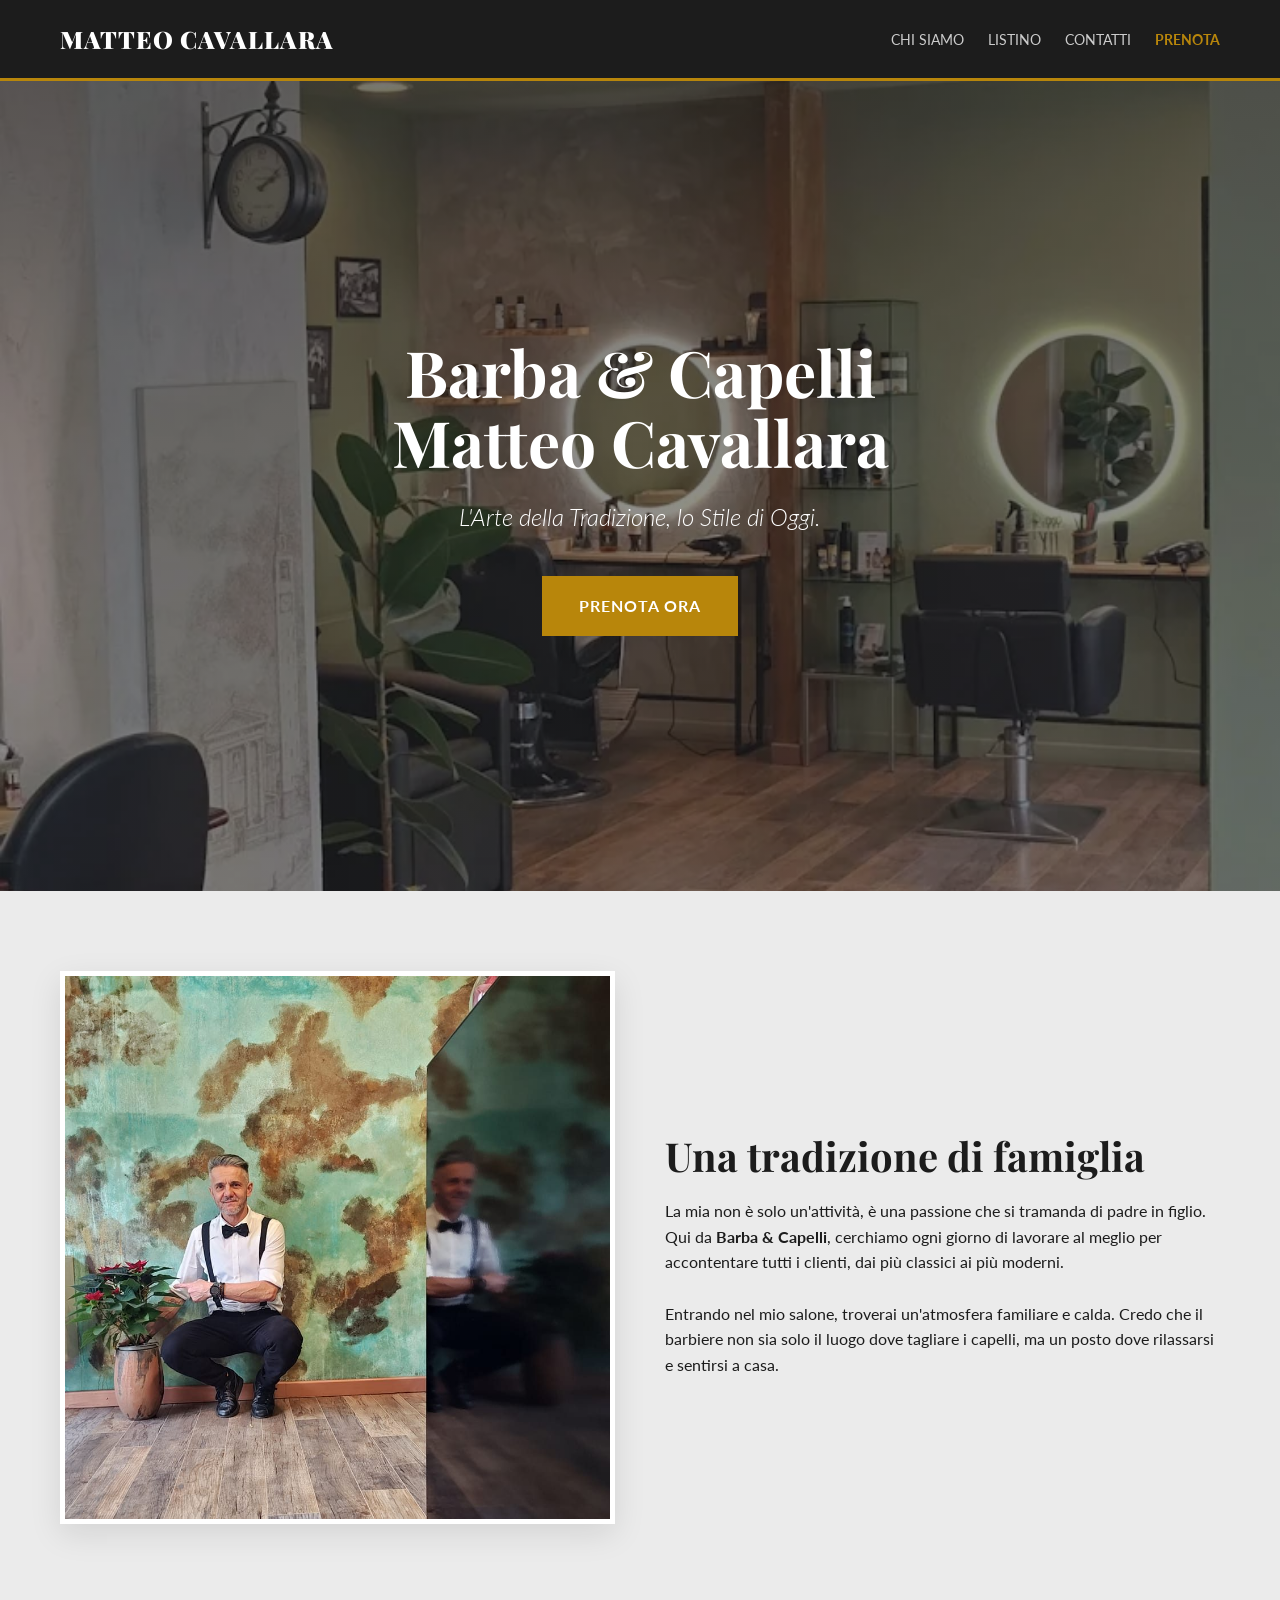
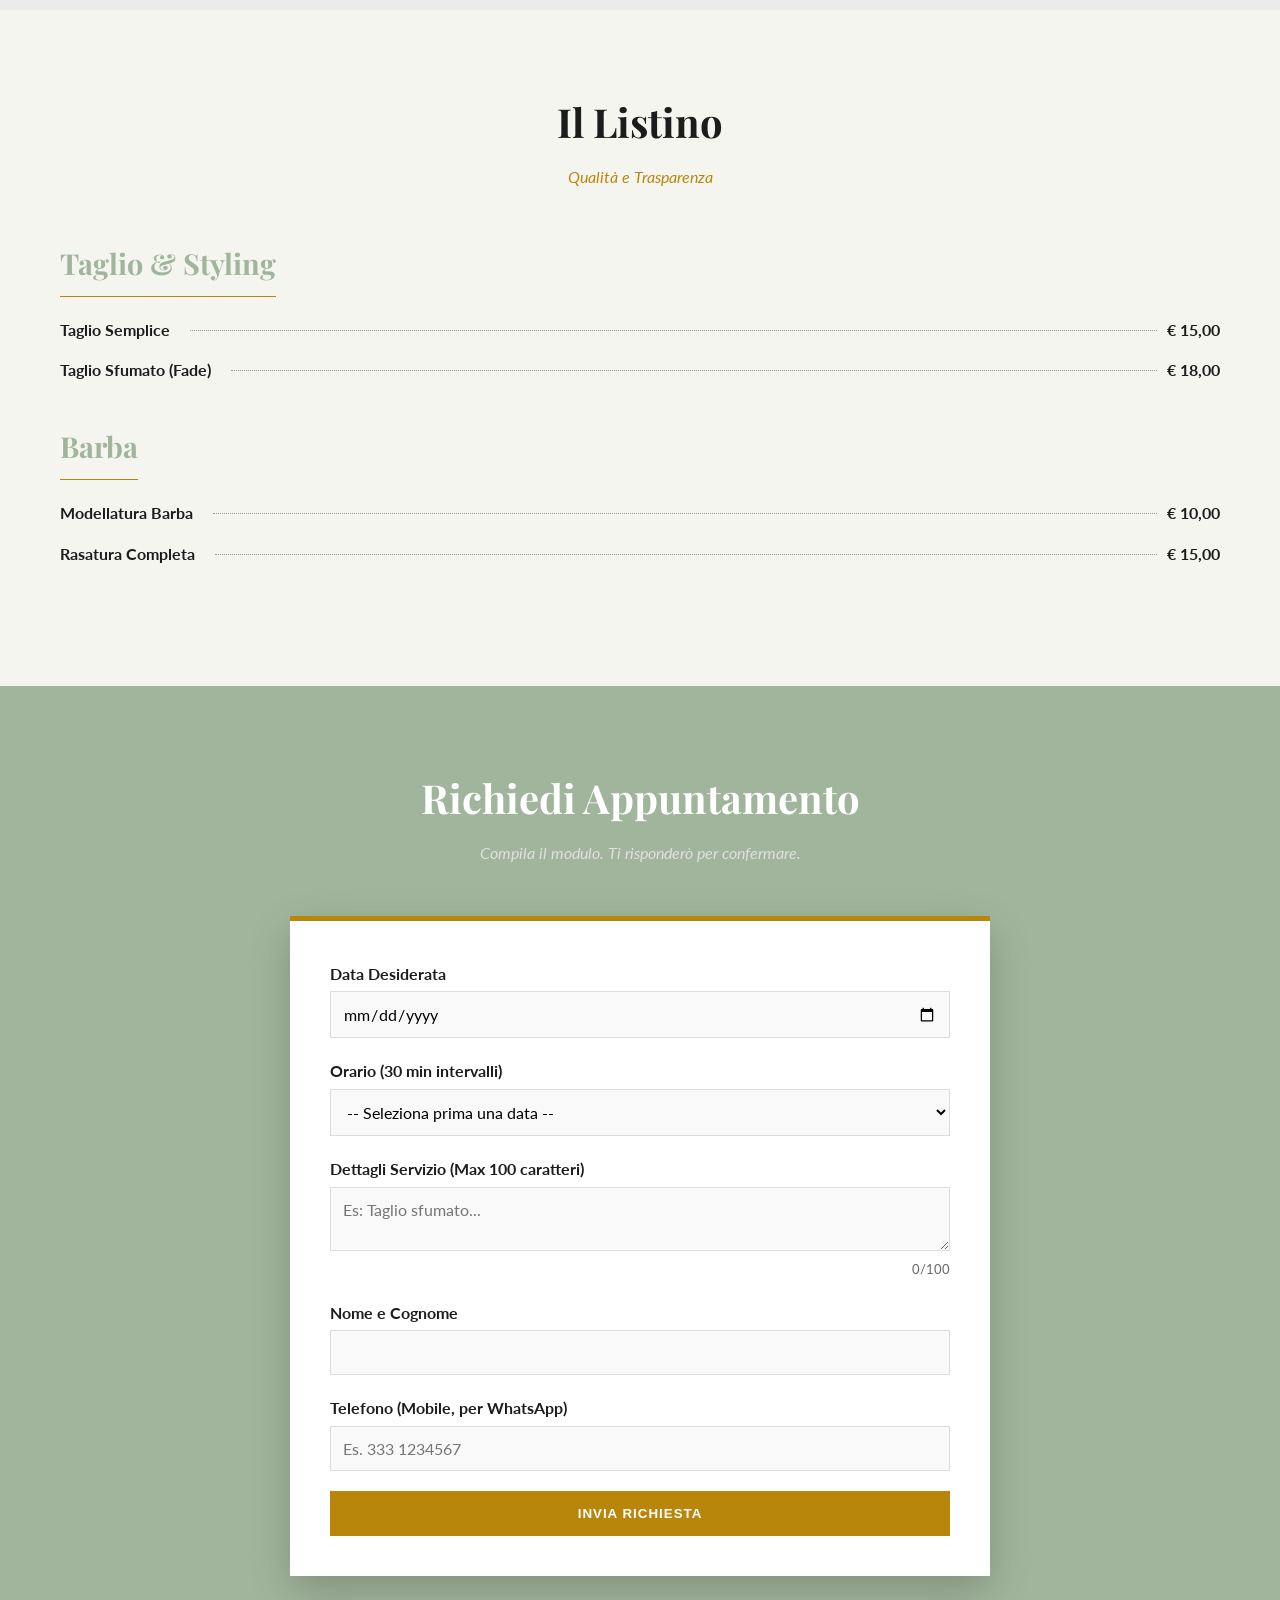
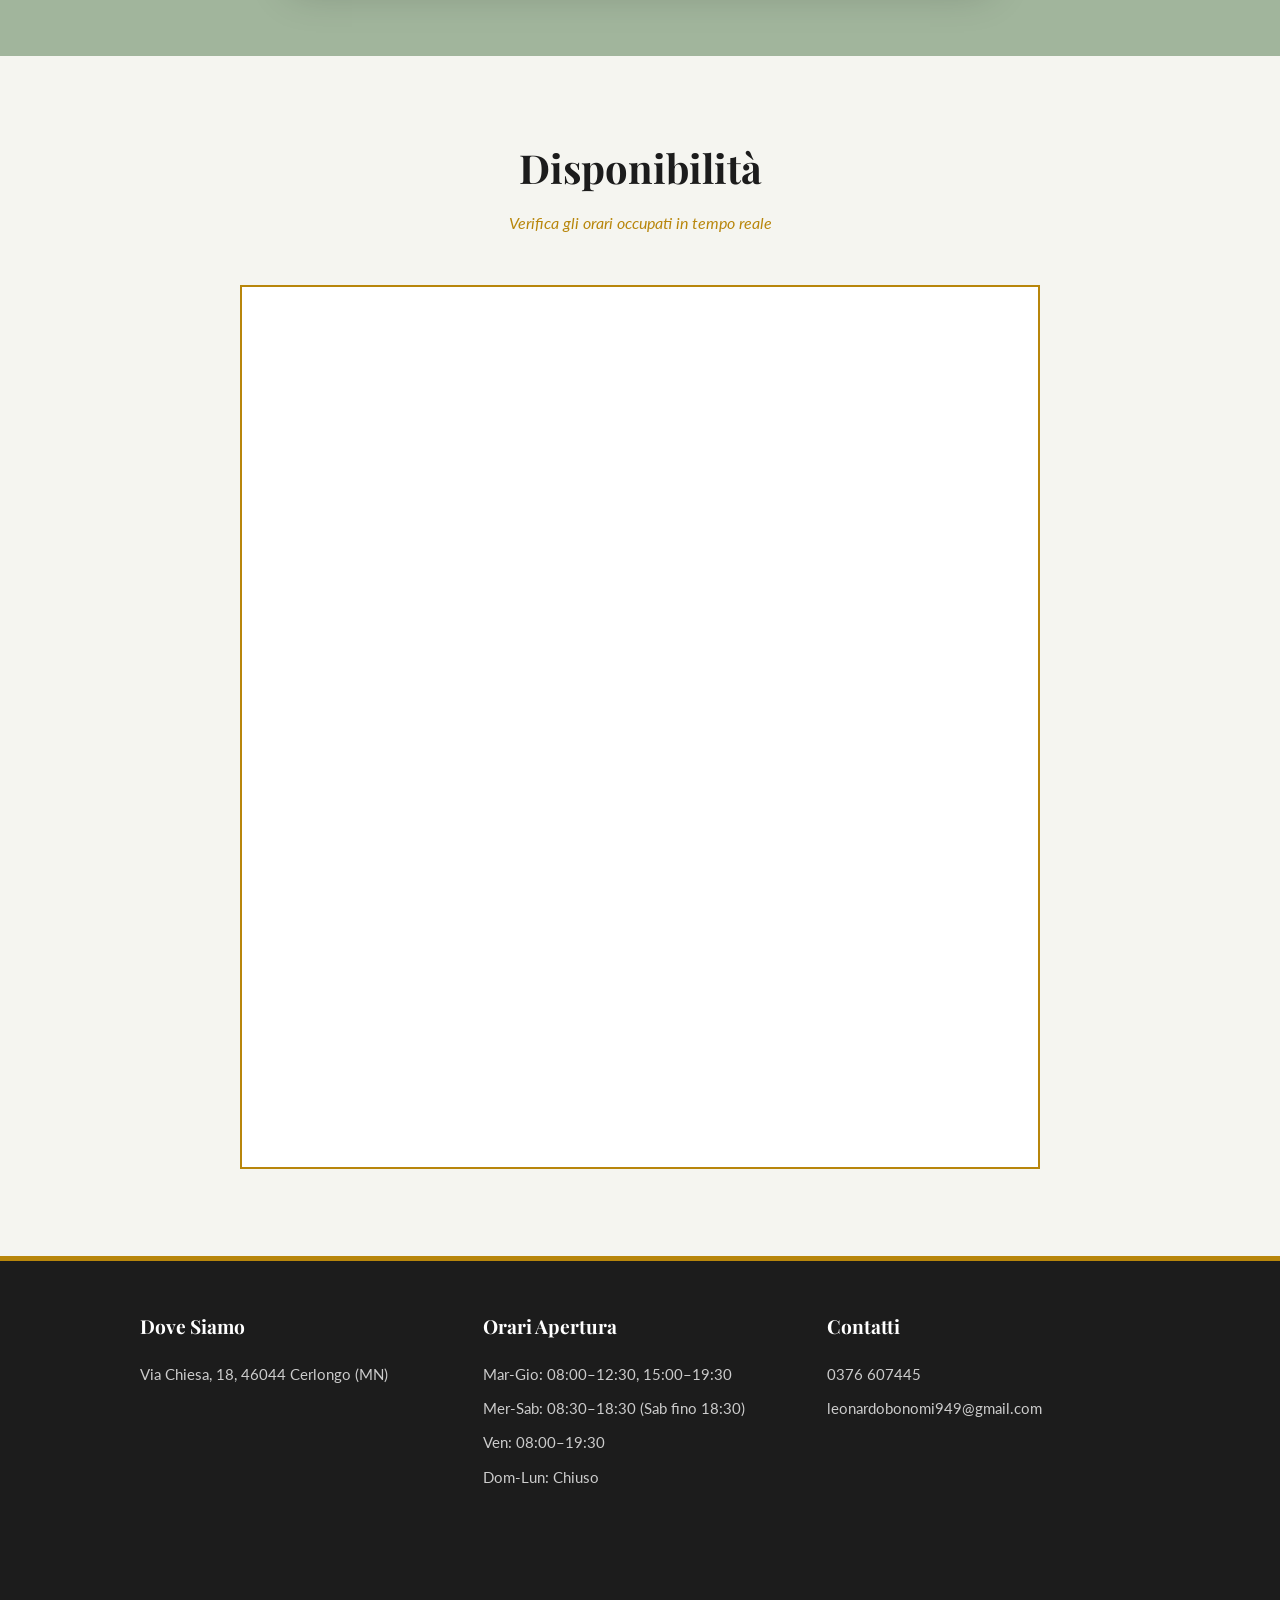
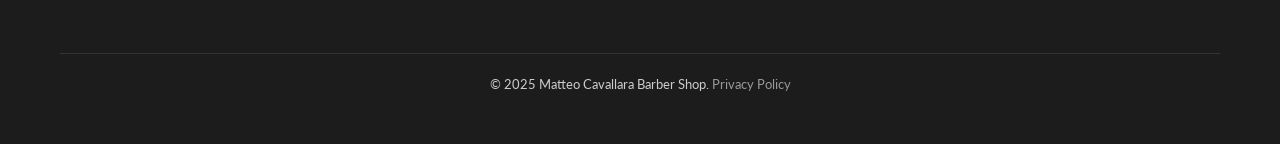
==== commit 4ab8d0f4: "main: controllo sulla lunghezza del testo in una prenotazione e controllo sulle parolacce" ====
--- a/index.html
+++ b/index.html
@@ -77,7 +77,8 @@
         .form-group { margin-bottom: 20px; }
         .form-group label { display: block; color: var(--col-secondary); margin-bottom: 5px; font-weight: 700; }
         .form-group input, .form-group select, .form-group textarea { width: 100%; padding: 12px; border: 1px solid #ddd; background-color: #f9f9f9; font-family: var(--font-body); font-size: 1rem; }
-        .form-group input:focus, .form-group select:focus { border-color: var(--col-accent); outline: none; }
+        .form-group input:focus, .form-group select:focus, .form-group textarea:focus { border-color: var(--col-accent); outline: none; }
+        
         .calendar-section { background-color: var(--col-bg-light); text-align: center; }
         .calendar-container { border: 2px solid var(--col-accent); padding: 10px; background: white; display: inline-block; width: 100%; max-width: 800px; }
         footer { background-color: var(--col-secondary); color: #ccc; text-align: center; padding: 50px 0; border-top: 5px solid var(--col-accent); }
@@ -94,7 +95,7 @@
             .footer-grid { text-align: center; }
         }
         
-        /* STILE ERRORE VALIDAZIONE */
+        /* ERRORI */
         .error-message {
             color: #dc3545;
             background-color: #f8d7da;
@@ -103,9 +104,16 @@
             margin-top: 10px;
             font-size: 0.9rem;
             border-radius: 4px;
-            display: none; /* Nascosto di default */
+            display: none;
             text-align: center;
             font-weight: bold;
+        }
+        
+        .char-count {
+            font-size: 0.8rem;
+            color: #666;
+            text-align: right;
+            margin-top: 2px;
         }
     </style>
 </head>
@@ -205,8 +213,13 @@
                 </div>
 
                 <div class="form-group">
-                    <label for="service-desc">Dettagli Servizio</label>
-                    <textarea id="service-desc" name="service-desc" placeholder="Es: Taglio sfumato..." required></textarea>
+                    <label for="service-desc">Dettagli Servizio (Max 100 caratteri)</label>
+                    <textarea id="service-desc" name="service-desc" placeholder="Es: Taglio sfumato..." required maxlength="100" oninput="updateCount(this)"></textarea>
+                    <div class="char-count" id="charCount">0/100</div>
+                    
+                    <div id="textError" class="error-message">
+                        <i class="fas fa-ban"></i> Il testo contiene parole non consentite. Modifica i dettagli.
+                    </div>
                 </div>
 
                 <div class="form-group">
@@ -267,45 +280,64 @@
     </footer>
 
     <script>
-        // --- 1. VALIDAZIONE TELEFONO LATO CLIENTE ---
-        // Funzione che blocca l'invio se il numero non è un mobile valido
+        // 1. AGGIORNAMENTO CONTATORE CARATTERI
+        function updateCount(field) {
+            const count = field.value.length;
+            document.getElementById('charCount').innerText = count + "/100";
+        }
+
+        // 2. VALIDAZIONI AL SUBMIT (Telefono + Parole Vietate)
         document.getElementById('bookingForm').addEventListener('submit', function(e) {
+            let valid = true;
+
+            // A. CONTROLLO TELEFONO
             const phoneInput = document.getElementById('phone');
-            const errorDiv = document.getElementById('phoneError');
-            const phoneVal = phoneInput.value.replace(/\s/g, '').replace(/-/g, ''); // Rimuovi spazi e trattini
-
-            // REGEX ITALIAN MOBILE:
-            // - Può avere opzionalmente +39
-            // - Deve iniziare con 3
-            // - Deve essere lungo 9 o 10 cifre (dopo il prefisso int.)
-            // Esempio valido: 3331234567, +393331234567
-            // Esempio NON valido: 02123456 (fisso), 12345 (corto)
+            const phoneError = document.getElementById('phoneError');
+            const phoneVal = phoneInput.value.replace(/\s/g, '').replace(/-/g, '');
+            let cleanNumber = phoneVal;
+            if (cleanNumber.startsWith('+39')) cleanNumber = cleanNumber.substring(3);
+            else if (cleanNumber.startsWith('0039')) cleanNumber = cleanNumber.substring(4);
+            const isMobile = /^[3]\d{9}$/.test(cleanNumber);
+
+            if (!isMobile) {
+                e.preventDefault();
+                phoneError.style.display = 'block';
+                phoneInput.style.borderColor = 'red';
+                valid = false;
+            } else {
+                phoneError.style.display = 'none';
+                phoneInput.style.borderColor = '#ddd';
+            }
+
+            // B. CONTROLLO PAROLE VIETATE
+            const descInput = document.getElementById('service-desc');
+            const textError = document.getElementById('textError');
+            const textVal = descInput.value.toLowerCase();
+            // Lista base di parole da bloccare
+            const blacklist = ['parolaccia', 'insulto', 'stupido', 'scemo', 'truffa', 'spam', 'casino', 'frocio',  'puttana', 'cazzo', 'merda', 'stronzo', 'vaffanculo', 'bastardo', 'ignorante', 'idiota', 'troia', 'culattone', 'zecca', 'balordo', 'cretino']; 
             
-            // Pulizia prefisso internazionale per il controllo
-            let cleanNumber = phoneVal;
-            if (cleanNumber.startsWith('+39')) {
-                cleanNumber = cleanNumber.substring(3);
-            } else if (cleanNumber.startsWith('0039')) {
-                cleanNumber = cleanNumber.substring(4);
-            }
-
-            // Controlla: È un numero? Inizia con 3? Ha 10 cifre?
-            const isMobile = /^[3]\d{9}$/.test(cleanNumber);
-
-            if (!isMobile) {
-                e.preventDefault(); // BLOCCA L'INVIO
-                errorDiv.style.display = 'block'; // Mostra Errore Rosso
-                phoneInput.style.borderColor = 'red';
-                phoneInput.focus();
-                return false;
+            let hasBadWords = false;
+            for (let word of blacklist) {
+                if (textVal.includes(word)) {
+                    hasBadWords = true;
+                    break;
+                }
+            }
+
+            if (hasBadWords) {
+                e.preventDefault(); // Blocca
+                textError.style.display = 'block';
+                descInput.style.borderColor = 'red';
+                valid = false;
             } else {
-                errorDiv.style.display = 'none'; // Nascondi Errore
-                phoneInput.style.borderColor = '#ddd';
-                // Se è valido, il form procede normalmente verso invia_prenotazione.php
-            }
+                textError.style.display = 'none';
+                descInput.style.borderColor = '#ddd';
+            }
+
+            return valid;
         });
 
-        // --- 2. CARICA MENU ORARI ---
+        // 3. CARICA MENU ORARI
         function caricaMenuOrari() {
             const dataScelta = document.getElementById('date').value;
             const selectTime = document.getElementById('time');
@@ -313,7 +345,7 @@
             if (!dataScelta) return;
 
             const dateObj = new Date(dataScelta);
-            const day = dateObj.getDay(); // 0=Dom, 1=Lun
+            const day = dateObj.getDay(); 
             
             selectTime.innerHTML = '<option>Verifica disponibilità...</option>';
 
@@ -349,7 +381,7 @@
                 });
         }
 
-        // --- 3. MESSAGGIO FEEDBACK ---
+        // 4. GESTIONE MESSAGGI DAL SERVER
         function getParameterByName(name) {
             const url = window.location.href;
             name = name.replace(/[\[\]]/g, '\\$&');
@@ -379,6 +411,12 @@
                 msg.scrollIntoView({behavior: "smooth", block: "center"});
                 window.history.replaceState({}, document.title, window.location.pathname + "#prenota");
             }
+            else if (status === 'error_length') {
+                alert("Errore: Il testo dei dettagli è troppo lungo (Max 100 caratteri).");
+            }
+            else if (status === 'error_badwords') {
+                alert("Errore: Il testo contiene parole non consentite.");
+            }
         };
     </script>
 
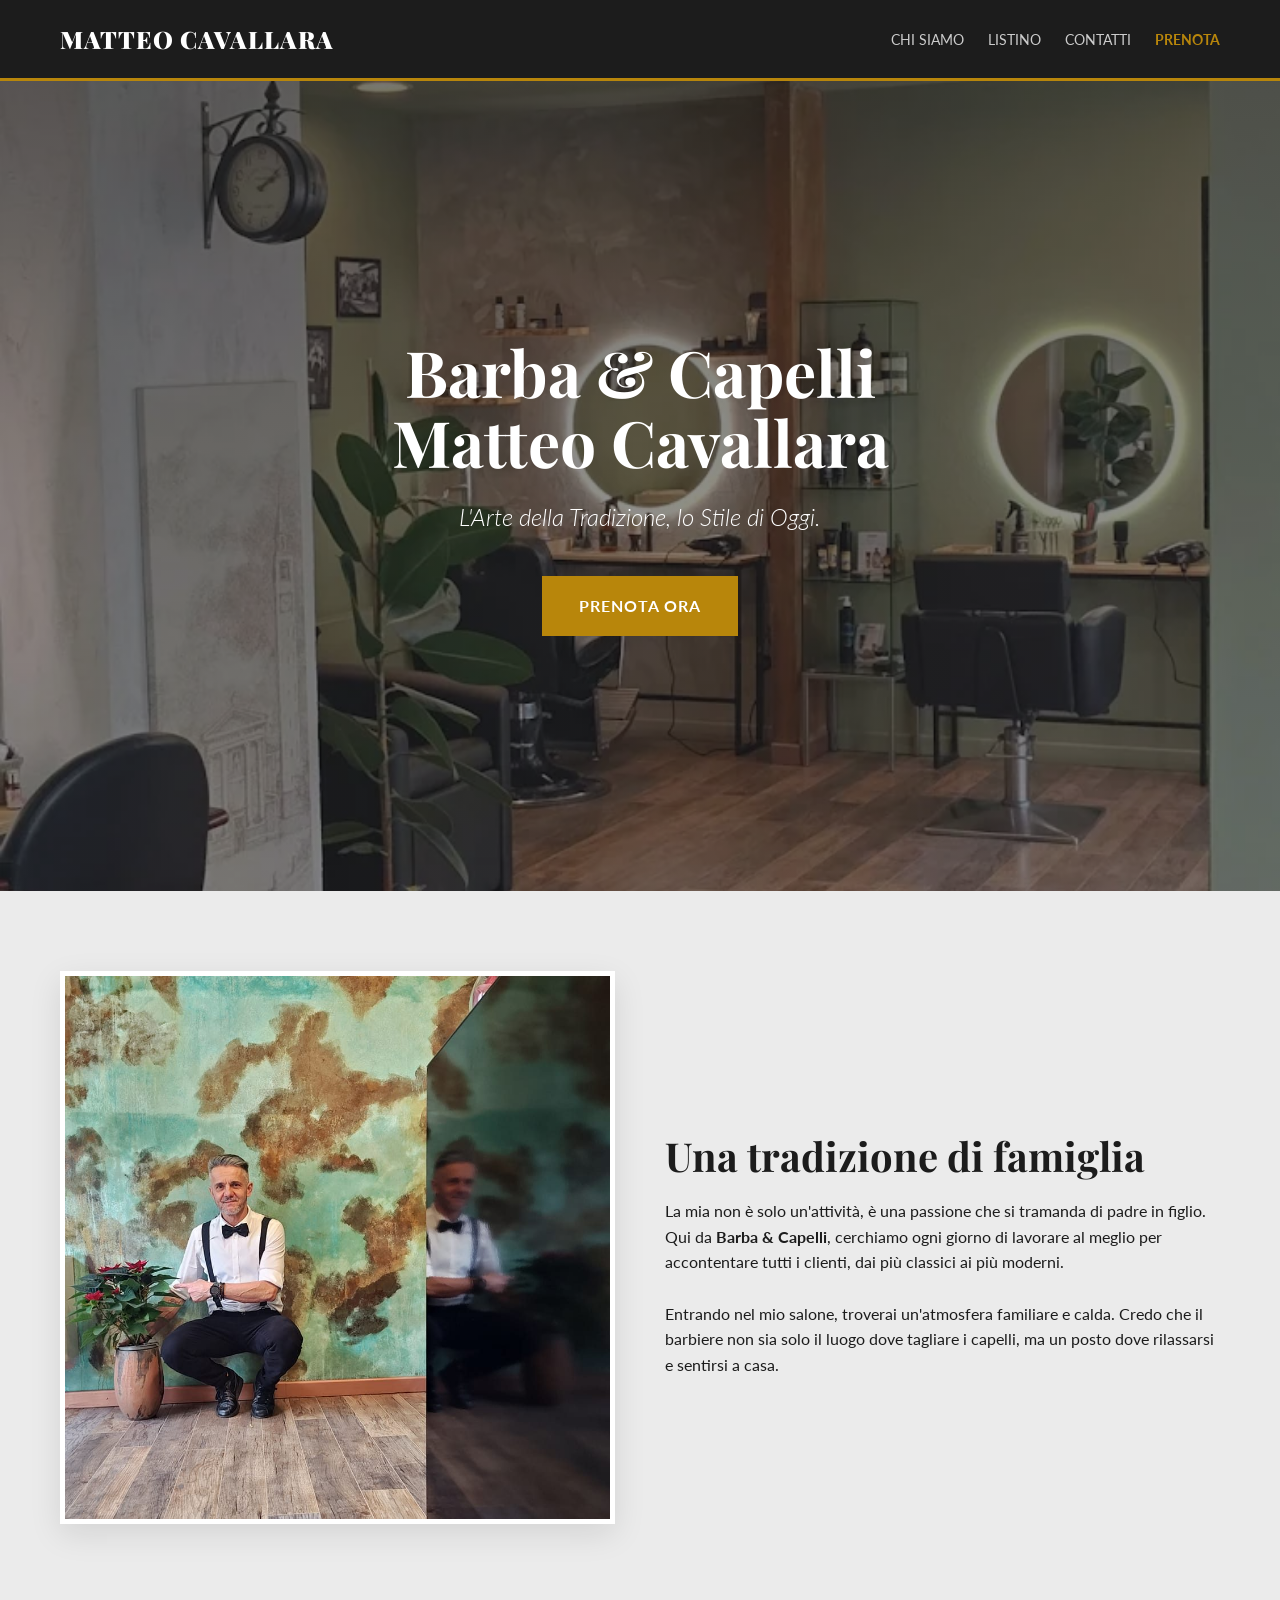
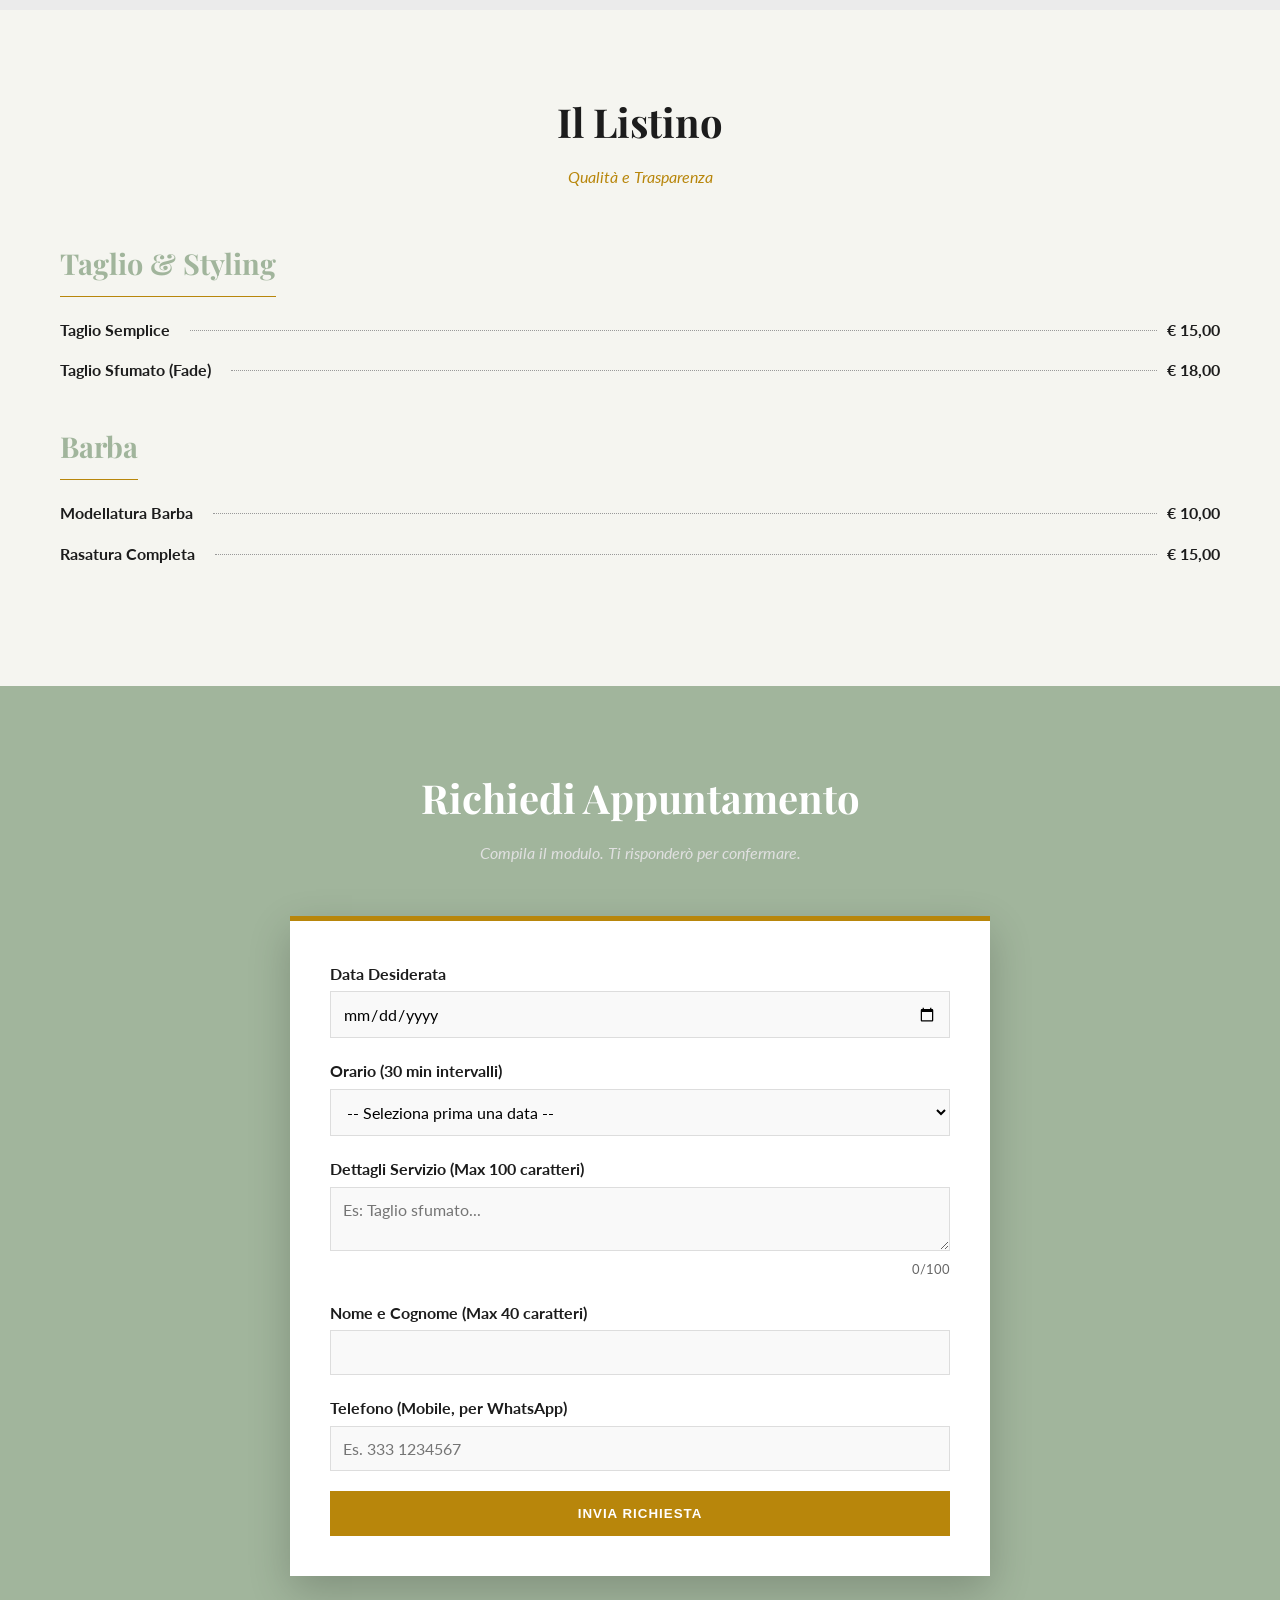
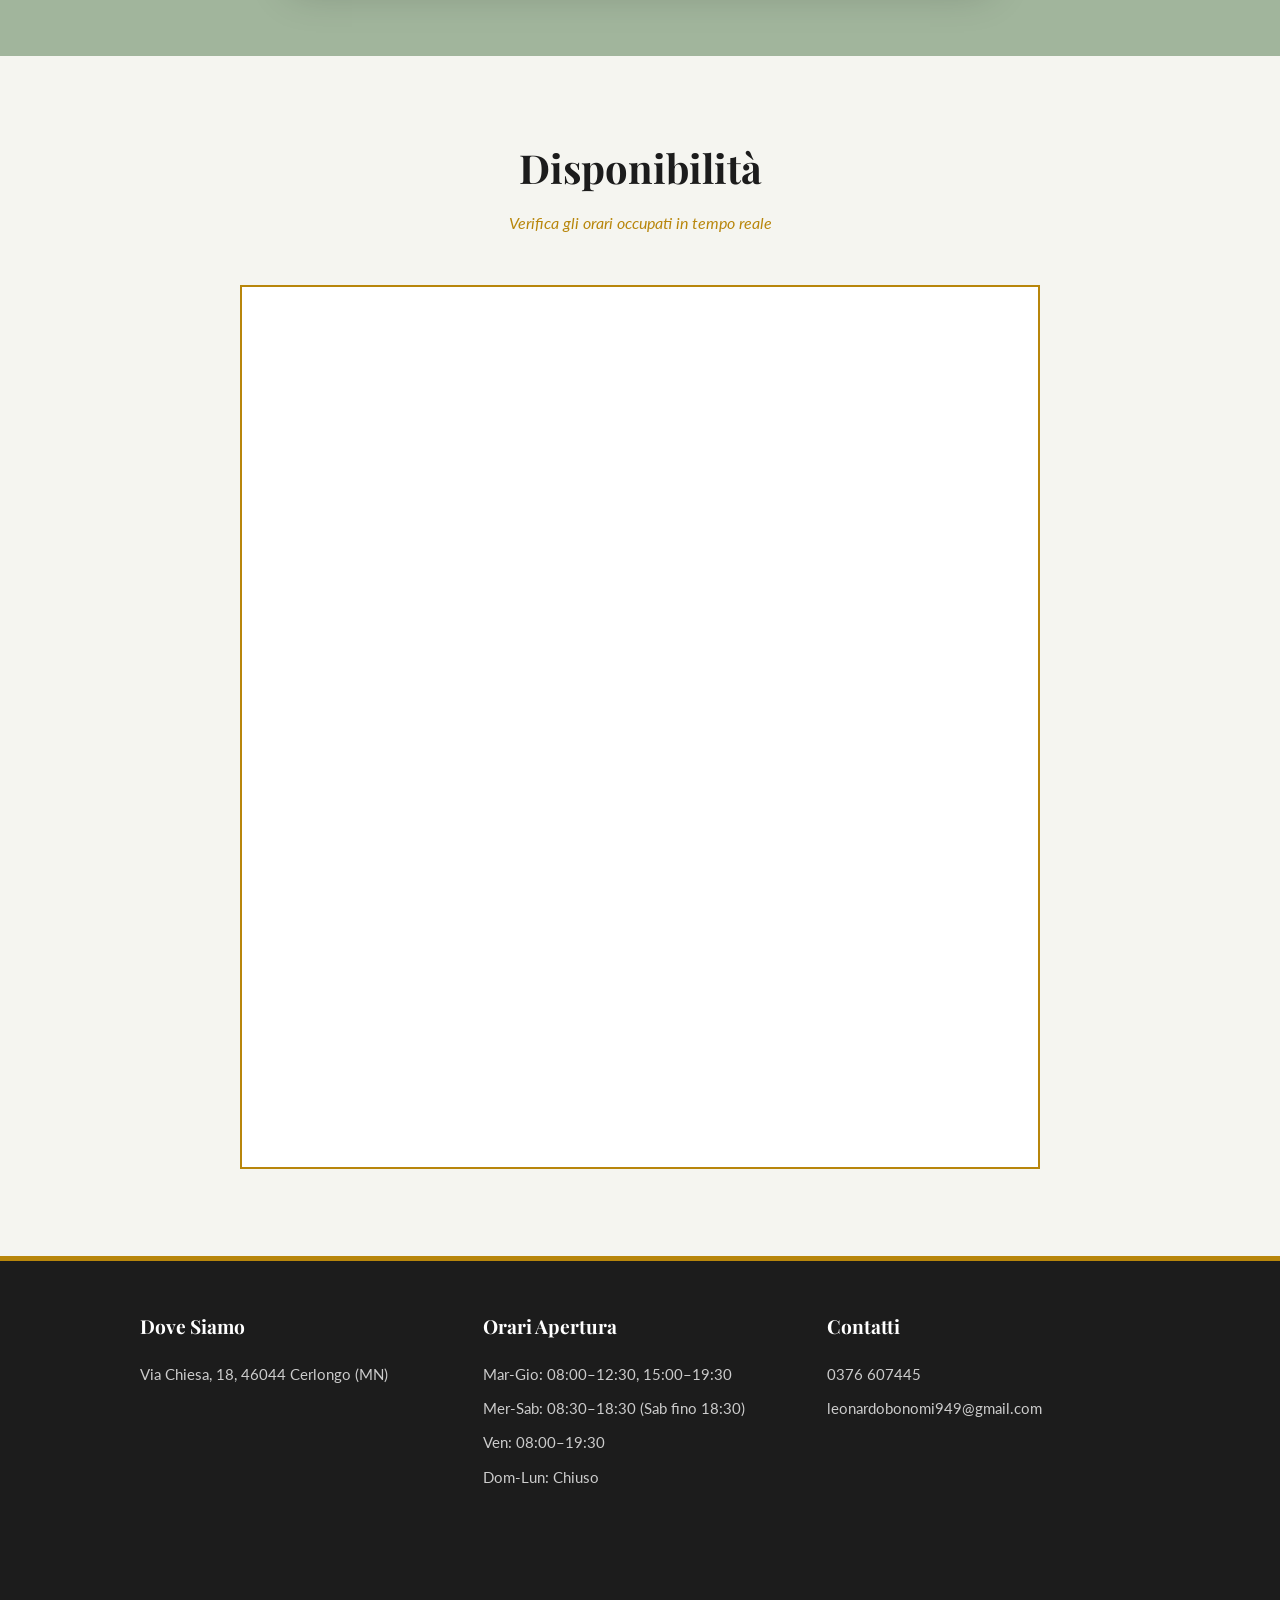
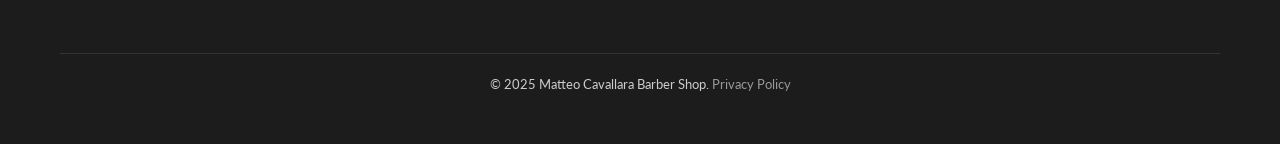
==== commit ca847b7f: "main: Introduzione del controllo sulla lunghezza del nome e sul numero massimo di prenotazioni dello" ====
--- a/index.html
+++ b/index.html
@@ -223,8 +223,8 @@
                 </div>
 
                 <div class="form-group">
-                    <label for="name">Nome e Cognome</label>
-                    <input type="text" id="name" name="name" required>
+                    <label for="name">Nome e Cognome (Max 40 caratteri)</label>
+                    <input type="text" id="name" name="name" required maxlength="40">
                 </div>
 
                 <div class="form-group">
@@ -280,17 +280,15 @@
     </footer>
 
     <script>
-        // 1. AGGIORNAMENTO CONTATORE CARATTERI
         function updateCount(field) {
             const count = field.value.length;
             document.getElementById('charCount').innerText = count + "/100";
         }
 
-        // 2. VALIDAZIONI AL SUBMIT (Telefono + Parole Vietate)
         document.getElementById('bookingForm').addEventListener('submit', function(e) {
             let valid = true;
 
-            // A. CONTROLLO TELEFONO
+            // A. VALIDAZIONE TELEFONO
             const phoneInput = document.getElementById('phone');
             const phoneError = document.getElementById('phoneError');
             const phoneVal = phoneInput.value.replace(/\s/g, '').replace(/-/g, '');
@@ -309,12 +307,11 @@
                 phoneInput.style.borderColor = '#ddd';
             }
 
-            // B. CONTROLLO PAROLE VIETATE
+            // B. VALIDAZIONE PAROLE
             const descInput = document.getElementById('service-desc');
             const textError = document.getElementById('textError');
             const textVal = descInput.value.toLowerCase();
-            // Lista base di parole da bloccare
-            const blacklist = ['parolaccia', 'insulto', 'stupido', 'scemo', 'truffa', 'spam', 'casino', 'frocio',  'puttana', 'cazzo', 'merda', 'stronzo', 'vaffanculo', 'bastardo', 'ignorante', 'idiota', 'troia', 'culattone', 'zecca', 'balordo', 'cretino']; 
+            const blacklist = ['parolaccia', 'insulto', 'stupido', 'scemo', 'truffa', 'spam', 'casino']; 
             
             let hasBadWords = false;
             for (let word of blacklist) {
@@ -325,7 +322,7 @@
             }
 
             if (hasBadWords) {
-                e.preventDefault(); // Blocca
+                e.preventDefault();
                 textError.style.display = 'block';
                 descInput.style.borderColor = 'red';
                 valid = false;
@@ -337,7 +334,6 @@
             return valid;
         });
 
-        // 3. CARICA MENU ORARI
         function caricaMenuOrari() {
             const dataScelta = document.getElementById('date').value;
             const selectTime = document.getElementById('time');
@@ -381,7 +377,6 @@
                 });
         }
 
-        // 4. GESTIONE MESSAGGI DAL SERVER
         function getParameterByName(name) {
             const url = window.location.href;
             name = name.replace(/[\[\]]/g, '\\$&');
@@ -412,10 +407,16 @@
                 window.history.replaceState({}, document.title, window.location.pathname + "#prenota");
             }
             else if (status === 'error_length') {
-                alert("Errore: Il testo dei dettagli è troppo lungo (Max 100 caratteri).");
+                alert("Errore: Testo troppo lungo.");
             }
             else if (status === 'error_badwords') {
-                alert("Errore: Il testo contiene parole non consentite.");
+                alert("Errore: Testo non consentito.");
+            }
+            else if (status === 'error_name_len') {
+                alert("Errore: Nome troppo lungo (Max 40 caratteri).");
+            }
+            else if (status === 'error_limit') {
+                alert("ATTENZIONE: Hai raggiunto il numero massimo di prenotazioni giornaliere (2) per questo numero di telefono.");
             }
         };
     </script>
